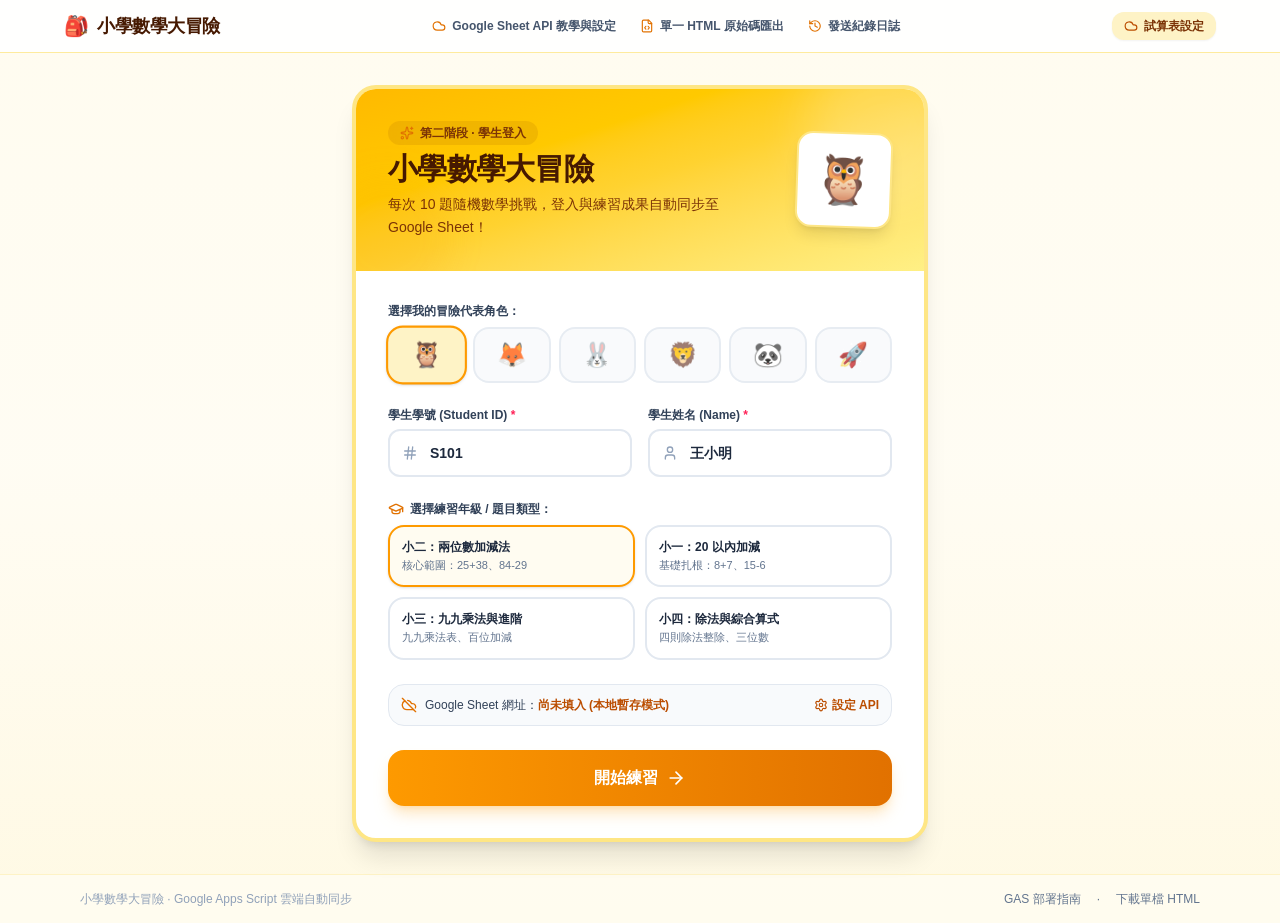
==== docs/index.html @ 1937377c "feat: initialize project structure and setup CI/CD - Set up GitHub Pages deployment via GitHub Actio" ====
<!doctype html>
<html lang="zh-Hant">
  <head>
    <meta charset="UTF-8" />
    <meta name="viewport" content="width=device-width, initial-scale=1.0" />
    <title>小學數學大冒險 - Google Sheet 連動練習軟體</title>
    <meta name="description" content="專為國小學童設計的趣味數學練習軟體，具備自動出題、即時回饋、成績結算與 Google Sheets (GAS) 雲端紀錄自動串接功能。" />
    <meta property="og:title" content="小學數學大冒險 - Google Sheet 連動練習軟體" />
    <meta property="og:description" content="專為國小學童設計的趣味數學練習軟體，具備自動出題、即時回饋、成績結算與 Google Sheets (GAS) 雲端紀錄自動串接功能。" />
    <meta property="og:type" content="website" />
    <meta name="twitter:card" content="summary_large_image" />
    <link rel="preconnect" href="https://fonts.googleapis.com">
    <link rel="preconnect" href="https://fonts.gstatic.com" crossorigin>
    <link href="https://fonts.googleapis.com/css2?family=Plus+Jakarta+Sans:wght@500;600;700;800&family=Zen+Maru+Gothic:wght@500;700;900&display=swap" rel="stylesheet">
    <script type="module" crossorigin src="./assets/index-CRjy-R1x.js"></script>
    <link rel="stylesheet" crossorigin href="./assets/index-DRoU585r.css">
  </head>
  <body class="bg-amber-50/40 text-slate-800 antialiased selection:bg-amber-200">
    <div id="root">
      <div style="min-height: 100vh; display: flex; flex-direction: column; align-items: center; justify-content: center; font-family: -apple-system, BlinkMacSystemFont, 'Segoe UI', Roboto, sans-serif; padding: 24px; text-align: center; background-color: #fffbeb; color: #78350f;">
        <div style="font-size: 56px; margin-bottom: 16px;">🎒</div>
        <h2 style="font-size: 22px; font-weight: 800; margin-bottom: 8px; color: #92400e;">小學數學大冒險載入中...</h2>
        <p style="font-size: 14px; color: #b45309; max-width: 460px; line-height: 1.6;">
          若頁面持續停留在此處，請確認 GitHub 倉庫設定：<br />
          <strong>Settings ➔ Pages ➔ Build and deployment ➔ Source</strong> 請選擇 <strong>「GitHub Actions」</strong>。
        </p>
      </div>
    </div>
  </body>
</html>
---- docs/assets/index-DRoU585r.css ----
/*! tailwindcss v4.3.3 | MIT License | https://tailwindcss.com */
@layer properties{@supports (((-webkit-hyphens:none)) and (not (margin-trim:inline))) or ((-moz-orient:inline) and (not (color:rgb(from red r g b)))){*,:before,:after,::backdrop{--tw-scale-x:1;--tw-scale-y:1;--tw-scale-z:1;--tw-rotate-x:initial;--tw-rotate-y:initial;--tw-rotate-z:initial;--tw-skew-x:initial;--tw-skew-y:initial;--tw-space-y-reverse:0;--tw-border-style:solid;--tw-gradient-position:initial;--tw-gradient-from:#0000;--tw-gradient-via:#0000;--tw-gradient-to:#0000;--tw-gradient-stops:initial;--tw-gradient-via-stops:initial;--tw-gradient-from-position:0%;--tw-gradient-via-position:50%;--tw-gradient-to-position:100%;--tw-leading:initial;--tw-font-weight:initial;--tw-tracking:initial;--tw-ordinal:initial;--tw-slashed-zero:initial;--tw-numeric-figure:initial;--tw-numeric-spacing:initial;--tw-numeric-fraction:initial;--tw-shadow:0 0 #0000;--tw-shadow-color:initial;--tw-shadow-alpha:100%;--tw-inset-shadow:0 0 #0000;--tw-inset-shadow-color:initial;--tw-inset-shadow-alpha:100%;--tw-ring-color:initial;--tw-ring-shadow:0 0 #0000;--tw-inset-ring-color:initial;--tw-inset-ring-shadow:0 0 #0000;--tw-ring-inset:initial;--tw-ring-offset-width:0px;--tw-ring-offset-color:#fff;--tw-ring-offset-shadow:0 0 #0000;--tw-outline-style:solid;--tw-blur:initial;--tw-brightness:initial;--tw-contrast:initial;--tw-grayscale:initial;--tw-hue-rotate:initial;--tw-invert:initial;--tw-opacity:initial;--tw-saturate:initial;--tw-sepia:initial;--tw-drop-shadow:initial;--tw-drop-shadow-color:initial;--tw-drop-shadow-alpha:100%;--tw-drop-shadow-size:initial;--tw-backdrop-blur:initial;--tw-backdrop-brightness:initial;--tw-backdrop-contrast:initial;--tw-backdrop-grayscale:initial;--tw-backdrop-hue-rotate:initial;--tw-backdrop-invert:initial;--tw-backdrop-opacity:initial;--tw-backdrop-saturate:initial;--tw-backdrop-sepia:initial;--tw-duration:initial;--tw-translate-x:0;--tw-translate-y:0;--tw-translate-z:0}}}@layer theme{:root,:host{--font-sans:-apple-system, BlinkMacSystemFont, "Segoe UI", Roboto, "Helvetica Neue", "Noto Sans", Arial, sans-serif, "Apple Color Emoji", "Segoe UI Emoji", "Segoe UI Symbol", "Noto Color Emoji";--font-mono:ui-monospace, SFMono-Regular, Menlo, Monaco, Consolas, "Liberation Mono", "Courier New", monospace;--color-amber-50:oklch(98.7% .022 95.277);--color-amber-100:oklch(96.2% .059 95.617);--color-amber-200:oklch(92.4% .12 95.746);--color-amber-300:oklch(87.9% .169 91.605);--color-amber-400:oklch(82.8% .189 84.429);--color-amber-500:oklch(76.9% .188 70.08);--color-amber-600:oklch(66.6% .179 58.318);--color-amber-700:oklch(55.5% .163 48.998);--color-amber-800:oklch(47.3% .137 46.201);--color-amber-900:oklch(41.4% .112 45.904);--color-amber-950:oklch(27.9% .077 45.635);--color-yellow-200:oklch(94.5% .129 101.54);--color-yellow-500:oklch(79.5% .184 86.047);--color-emerald-50:oklch(97.9% .021 166.113);--color-emerald-200:oklch(90.5% .093 164.15);--color-emerald-300:oklch(84.5% .143 164.978);--color-emerald-500:oklch(69.6% .17 162.48);--color-emerald-600:oklch(59.6% .145 163.225);--color-emerald-700:oklch(50.8% .118 165.612);--color-emerald-800:oklch(43.2% .095 166.913);--color-emerald-900:oklch(37.8% .077 168.94);--color-blue-50:oklch(97% .014 254.604);--color-blue-200:oklch(88.2% .059 254.128);--color-blue-600:oklch(54.6% .245 262.881);--color-blue-900:oklch(37.9% .146 265.522);--color-rose-50:oklch(96.9% .015 12.422);--color-rose-200:oklch(89.2% .058 10.001);--color-rose-300:oklch(81% .117 11.638);--color-rose-400:oklch(71.2% .194 13.428);--color-rose-500:oklch(64.5% .246 16.439);--color-rose-600:oklch(58.6% .253 17.585);--color-rose-700:oklch(51.4% .222 16.935);--color-rose-800:oklch(45.5% .188 13.697);--color-rose-900:oklch(41% .159 10.272);--color-slate-50:oklch(98.4% .003 247.858);--color-slate-100:oklch(96.8% .007 247.896);--color-slate-200:oklch(92.9% .013 255.508);--color-slate-300:oklch(86.9% .022 252.894);--color-slate-400:oklch(70.4% .04 256.788);--color-slate-500:oklch(55.4% .046 257.417);--color-slate-600:oklch(44.6% .043 257.281);--color-slate-700:oklch(37.2% .044 257.287);--color-slate-800:oklch(27.9% .041 260.031);--color-slate-900:oklch(20.8% .042 265.755);--color-black:#000;--color-white:#fff;--spacing:.25rem;--container-xs:20rem;--container-md:28rem;--container-xl:36rem;--container-2xl:42rem;--container-3xl:48rem;--container-6xl:72rem;--text-xs:.75rem;--text-xs--line-height:calc(1 / .75);--text-sm:.875rem;--text-sm--line-height:calc(1.25 / .875);--text-base:1rem;--text-base--line-height:calc(1.5 / 1);--text-lg:1.125rem;--text-lg--line-height:calc(1.75 / 1.125);--text-xl:1.25rem;--text-xl--line-height:calc(1.75 / 1.25);--text-2xl:1.5rem;--text-2xl--line-height:calc(2 / 1.5);--text-3xl:1.875rem;--text-3xl--line-height:calc(2.25 / 1.875);--text-4xl:2.25rem;--text-4xl--line-height:calc(2.5 / 2.25);--text-5xl:3rem;--text-5xl--line-height:1;--text-6xl:3.75rem;--text-6xl--line-height:1;--text-7xl:4.5rem;--text-7xl--line-height:1;--font-weight-medium:500;--font-weight-semibold:600;--font-weight-bold:700;--font-weight-extrabold:800;--font-weight-black:900;--tracking-tight:-.025em;--tracking-wider:.05em;--tracking-widest:.1em;--leading-relaxed:1.625;--radius-md:.375rem;--radius-lg:.5rem;--radius-xl:.75rem;--radius-2xl:1rem;--radius-3xl:1.5rem;--animate-spin:spin 1s linear infinite;--animate-pulse:pulse 2s cubic-bezier(.4, 0, .6, 1) infinite;--blur-sm:8px;--blur-md:12px;--blur-lg:16px;--blur-xl:24px;--default-transition-duration:.15s;--default-transition-timing-function:cubic-bezier(.4, 0, .2, 1);--default-font-family:var(--font-sans);--default-mono-font-family:var(--font-mono)}}@layer base{*,:after,:before,::backdrop{box-sizing:border-box;border:0 solid;margin:0;padding:0}::file-selector-button{box-sizing:border-box;border:0 solid;margin:0;padding:0}html,:host{-webkit-text-size-adjust:100%;tab-size:4;line-height:1.5;font-family:var(--default-font-family,-apple-system, BlinkMacSystemFont, "Segoe UI", Roboto, "Helvetica Neue", "Noto Sans", Arial, sans-serif, "Apple Color Emoji", "Segoe UI Emoji", "Segoe UI Symbol", "Noto Color Emoji");font-feature-settings:var(--default-font-feature-settings,normal);font-variation-settings:var(--default-font-variation-settings,normal);-webkit-tap-highlight-color:transparent}hr{height:0;color:inherit;border-top-width:1px}abbr:where([title]){-webkit-text-decoration:underline dotted;text-decoration:underline dotted}h1,h2,h3,h4,h5,h6{font-size:inherit;font-weight:inherit}a{color:inherit;-webkit-text-decoration:inherit;-webkit-text-decoration:inherit;-webkit-text-decoration:inherit;-webkit-text-decoration:inherit;text-decoration:inherit}b,strong{font-weight:bolder}code,kbd,samp,pre{font-family:var(--default-mono-font-family,ui-monospace, SFMono-Regular, Menlo, Monaco, Consolas, "Liberation Mono", "Courier New", monospace);font-feature-settings:var(--default-mono-font-feature-settings,normal);font-variation-settings:var(--default-mono-font-variation-settings,normal);font-size:1em}small{font-size:80%}sub,sup{vertical-align:baseline;font-size:75%;line-height:0;position:relative}sub{bottom:-.25em}sup{top:-.5em}table{text-indent:0;border-color:inherit;border-collapse:collapse}:-moz-focusring:where(:not(iframe)){outline:auto}progress{vertical-align:baseline}summary{display:list-item}ol,ul,menu{list-style:none}img,svg,video,canvas,audio,iframe,embed,object{vertical-align:middle;display:block}img,video{max-width:100%;height:auto}button,input,select,optgroup,textarea{font:inherit;font-feature-settings:inherit;font-variation-settings:inherit;letter-spacing:inherit;color:inherit;opacity:1;background-color:#0000;border-radius:0}::file-selector-button{font:inherit;font-feature-settings:inherit;font-variation-settings:inherit;letter-spacing:inherit;color:inherit;opacity:1;background-color:#0000;border-radius:0}:where(select:is([multiple],[size])) optgroup{font-weight:bolder}:where(select:is([multiple],[size])) optgroup option{padding-inline-start:20px}::file-selector-button{margin-inline-end:4px}::placeholder{opacity:1}@supports (not ((-webkit-appearance:-apple-pay-button))) or (contain-intrinsic-size:1px){::placeholder{color:currentColor}@supports (color:color-mix(in lab, red, red)){::placeholder{color:color-mix(in oklab, currentcolor 50%, transparent)}}}textarea{resize:vertical}::-webkit-search-decoration{-webkit-appearance:none}::-webkit-date-and-time-value{min-height:1lh;text-align:inherit}::-webkit-datetime-edit{display:inline-flex}::-webkit-datetime-edit-fields-wrapper{padding:0}::-webkit-datetime-edit{padding-block:0}::-webkit-datetime-edit-year-field{padding-block:0}::-webkit-datetime-edit-month-field{padding-block:0}::-webkit-datetime-edit-day-field{padding-block:0}::-webkit-datetime-edit-hour-field{padding-block:0}::-webkit-datetime-edit-minute-field{padding-block:0}::-webkit-datetime-edit-second-field{padding-block:0}::-webkit-datetime-edit-millisecond-field{padding-block:0}::-webkit-datetime-edit-meridiem-field{padding-block:0}::-webkit-calendar-picker-indicator{line-height:1}:-moz-ui-invalid{box-shadow:none}button,input:where([type=button],[type=reset],[type=submit]){appearance:button}::file-selector-button{appearance:button}::-webkit-inner-spin-button{height:auto}::-webkit-outer-spin-button{height:auto}[hidden]:where(:not([hidden=until-found])){display:none!important}}@layer components;@layer utilities{.pointer-events-none{pointer-events:none}.absolute{position:absolute}.fixed{position:fixed}.relative{position:relative}.sticky{position:sticky}.inset-0{inset:0}.inset-y-0{inset-block:0}.-top-10{top:calc(var(--spacing) * -10)}.top-0{top:0}.top-2{top:calc(var(--spacing) * 2)}.-right-10{right:calc(var(--spacing) * -10)}.right-3{right:calc(var(--spacing) * 3)}.-bottom-8{bottom:calc(var(--spacing) * -8)}.-left-8{left:calc(var(--spacing) * -8)}.left-0{left:0}.z-10{z-index:10}.z-40{z-index:40}.z-50{z-index:50}.mx-auto{margin-inline:auto}.my-2{margin-block:calc(var(--spacing) * 2)}.mt-0\.5{margin-top:calc(var(--spacing) * .5)}.mt-1{margin-top:var(--spacing)}.mt-3{margin-top:calc(var(--spacing) * 3)}.mt-4{margin-top:calc(var(--spacing) * 4)}.mb-1{margin-bottom:var(--spacing)}.mb-1\.5{margin-bottom:calc(var(--spacing) * 1.5)}.mb-2{margin-bottom:calc(var(--spacing) * 2)}.block{display:block}.contents{display:contents}.flex{display:flex}.grid{display:grid}.hidden{display:none}.inline-block{display:inline-block}.inline-flex{display:inline-flex}.h-2\.5{height:calc(var(--spacing) * 2.5)}.h-3{height:calc(var(--spacing) * 3)}.h-3\.5{height:calc(var(--spacing) * 3.5)}.h-4{height:calc(var(--spacing) * 4)}.h-5{height:calc(var(--spacing) * 5)}.h-6{height:calc(var(--spacing) * 6)}.h-10{height:calc(var(--spacing) * 10)}.h-12{height:calc(var(--spacing) * 12)}.h-14{height:calc(var(--spacing) * 14)}.h-20{height:calc(var(--spacing) * 20)}.h-32{height:calc(var(--spacing) * 32)}.h-40{height:calc(var(--spacing) * 40)}.h-full{height:100%}.max-h-40{max-height:calc(var(--spacing) * 40)}.max-h-\[55vh\]{max-height:55vh}.max-h-\[85vh\]{max-height:85vh}.max-h-\[90vh\]{max-height:90vh}.min-h-screen{min-height:100vh}.w-3{width:calc(var(--spacing) * 3)}.w-3\.5{width:calc(var(--spacing) * 3.5)}.w-4{width:calc(var(--spacing) * 4)}.w-5{width:calc(var(--spacing) * 5)}.w-6{width:calc(var(--spacing) * 6)}.w-10{width:calc(var(--spacing) * 10)}.w-12{width:calc(var(--spacing) * 12)}.w-14{width:calc(var(--spacing) * 14)}.w-20{width:calc(var(--spacing) * 20)}.w-32{width:calc(var(--spacing) * 32)}.w-40{width:calc(var(--spacing) * 40)}.w-full{width:100%}.max-w-2xl{max-width:var(--container-2xl)}.max-w-3xl{max-width:var(--container-3xl)}.max-w-6xl{max-width:var(--container-6xl)}.max-w-\[260px\]{max-width:260px}.max-w-\[340px\]{max-width:340px}.max-w-md{max-width:var(--container-md)}.max-w-xl{max-width:var(--container-xl)}.max-w-xs{max-width:var(--container-xs)}.flex-1{flex:1}.shrink-0{flex-shrink:0}.scale-105{--tw-scale-x:105%;--tw-scale-y:105%;--tw-scale-z:105%;scale:var(--tw-scale-x) var(--tw-scale-y)}.rotate-2{rotate:2deg}.transform{transform:var(--tw-rotate-x,) var(--tw-rotate-y,) var(--tw-rotate-z,) var(--tw-skew-x,) var(--tw-skew-y,)}.animate-pulse{animation:var(--animate-pulse)}.animate-spin{animation:var(--animate-spin)}.cursor-pointer{cursor:pointer}.list-inside{list-style-position:inside}.list-decimal{list-style-type:decimal}.grid-cols-1{grid-template-columns:repeat(1,minmax(0,1fr))}.grid-cols-2{grid-template-columns:repeat(2,minmax(0,1fr))}.grid-cols-3{grid-template-columns:repeat(3,minmax(0,1fr))}.grid-cols-6{grid-template-columns:repeat(6,minmax(0,1fr))}.flex-col{flex-direction:column}.items-baseline{align-items:baseline}.items-center{align-items:center}.items-start{align-items:flex-start}.justify-between{justify-content:space-between}.justify-center{justify-content:center}.justify-end{justify-content:flex-end}.gap-0\.5{gap:calc(var(--spacing) * .5)}.gap-1{gap:var(--spacing)}.gap-1\.5{gap:calc(var(--spacing) * 1.5)}.gap-2{gap:calc(var(--spacing) * 2)}.gap-2\.5{gap:calc(var(--spacing) * 2.5)}.gap-3{gap:calc(var(--spacing) * 3)}.gap-4{gap:calc(var(--spacing) * 4)}.gap-6{gap:calc(var(--spacing) * 6)}:where(.space-y-1>:not(:last-child)){--tw-space-y-reverse:0;margin-block-start:calc(var(--spacing) * var(--tw-space-y-reverse));margin-block-end:calc(var(--spacing) * calc(1 - var(--tw-space-y-reverse)))}:where(.space-y-1\.5>:not(:last-child)){--tw-space-y-reverse:0;margin-block-start:calc(calc(var(--spacing) * 1.5) * var(--tw-space-y-reverse));margin-block-end:calc(calc(var(--spacing) * 1.5) * calc(1 - var(--tw-space-y-reverse)))}:where(.space-y-2>:not(:last-child)){--tw-space-y-reverse:0;margin-block-start:calc(calc(var(--spacing) * 2) * var(--tw-space-y-reverse));margin-block-end:calc(calc(var(--spacing) * 2) * calc(1 - var(--tw-space-y-reverse)))}:where(.space-y-2\.5>:not(:last-child)){--tw-space-y-reverse:0;margin-block-start:calc(calc(var(--spacing) * 2.5) * var(--tw-space-y-reverse));margin-block-end:calc(calc(var(--spacing) * 2.5) * calc(1 - var(--tw-space-y-reverse)))}:where(.space-y-3>:not(:last-child)){--tw-space-y-reverse:0;margin-block-start:calc(calc(var(--spacing) * 3) * var(--tw-space-y-reverse));margin-block-end:calc(calc(var(--spacing) * 3) * calc(1 - var(--tw-space-y-reverse)))}:where(.space-y-4>:not(:last-child)){--tw-space-y-reverse:0;margin-block-start:calc(calc(var(--spacing) * 4) * var(--tw-space-y-reverse));margin-block-end:calc(calc(var(--spacing) * 4) * calc(1 - var(--tw-space-y-reverse)))}:where(.space-y-6>:not(:last-child)){--tw-space-y-reverse:0;margin-block-start:calc(calc(var(--spacing) * 6) * var(--tw-space-y-reverse));margin-block-end:calc(calc(var(--spacing) * 6) * calc(1 - var(--tw-space-y-reverse)))}.truncate{text-overflow:ellipsis;white-space:nowrap;overflow:hidden}.overflow-hidden{overflow:hidden}.overflow-x-auto{overflow-x:auto}.overflow-y-auto{overflow-y:auto}.rounded-2xl{border-radius:var(--radius-2xl)}.rounded-3xl{border-radius:var(--radius-3xl)}.rounded-full{border-radius:2147483647px}.rounded-lg{border-radius:var(--radius-lg)}.rounded-md{border-radius:var(--radius-md)}.rounded-xl{border-radius:var(--radius-xl)}.border{border-style:var(--tw-border-style);border-width:1px}.border-2{border-style:var(--tw-border-style);border-width:2px}.border-3{border-style:var(--tw-border-style);border-width:3px}.border-4{border-style:var(--tw-border-style);border-width:4px}.border-y{border-block-style:var(--tw-border-style);border-block-width:1px}.border-t{border-top-style:var(--tw-border-style);border-top-width:1px}.border-b{border-bottom-style:var(--tw-border-style);border-bottom-width:1px}.border-dashed{--tw-border-style:dashed;border-style:dashed}.border-amber-100{border-color:var(--color-amber-100)}.border-amber-200{border-color:var(--color-amber-200)}.border-amber-200\/80{border-color:#fee685cc}@supports (color:color-mix(in lab, red, red)){.border-amber-200\/80{border-color:color-mix(in oklab, var(--color-amber-200) 80%, transparent)}}.border-amber-300{border-color:var(--color-amber-300)}.border-amber-300\/60{border-color:#ffd23699}@supports (color:color-mix(in lab, red, red)){.border-amber-300\/60{border-color:color-mix(in oklab, var(--color-amber-300) 60%, transparent)}}.border-amber-500{border-color:var(--color-amber-500)}.border-blue-200{border-color:var(--color-blue-200)}.border-blue-600{border-color:var(--color-blue-600)}.border-emerald-200{border-color:var(--color-emerald-200)}.border-emerald-300{border-color:var(--color-emerald-300)}.border-emerald-500{border-color:var(--color-emerald-500)}.border-rose-200{border-color:var(--color-rose-200)}.border-rose-300{border-color:var(--color-rose-300)}.border-rose-400{border-color:var(--color-rose-400)}.border-slate-100{border-color:var(--color-slate-100)}.border-slate-200{border-color:var(--color-slate-200)}.border-slate-300{border-color:var(--color-slate-300)}.border-slate-700{border-color:var(--color-slate-700)}.border-t-amber-500{border-top-color:var(--color-amber-500)}.border-t-transparent{border-top-color:#0000}.bg-amber-50{background-color:var(--color-amber-50)}.bg-amber-50\/40{background-color:#fffbeb66}@supports (color:color-mix(in lab, red, red)){.bg-amber-50\/40{background-color:color-mix(in oklab, var(--color-amber-50) 40%, transparent)}}.bg-amber-50\/70{background-color:#fffbebb3}@supports (color:color-mix(in lab, red, red)){.bg-amber-50\/70{background-color:color-mix(in oklab, var(--color-amber-50) 70%, transparent)}}.bg-amber-50\/80{background-color:#fffbebcc}@supports (color:color-mix(in lab, red, red)){.bg-amber-50\/80{background-color:color-mix(in oklab, var(--color-amber-50) 80%, transparent)}}.bg-amber-100{background-color:var(--color-amber-100)}.bg-amber-100\/60{background-color:#fef3c699}@supports (color:color-mix(in lab, red, red)){.bg-amber-100\/60{background-color:color-mix(in oklab, var(--color-amber-100) 60%, transparent)}}.bg-amber-100\/80{background-color:#fef3c6cc}@supports (color:color-mix(in lab, red, red)){.bg-amber-100\/80{background-color:color-mix(in oklab, var(--color-amber-100) 80%, transparent)}}.bg-amber-500{background-color:var(--color-amber-500)}.bg-amber-500\/10{background-color:#f99c001a}@supports (color:color-mix(in lab, red, red)){.bg-amber-500\/10{background-color:color-mix(in oklab, var(--color-amber-500) 10%, transparent)}}.bg-amber-600{background-color:var(--color-amber-600)}.bg-amber-900\/10{background-color:#7b33061a}@supports (color:color-mix(in lab, red, red)){.bg-amber-900\/10{background-color:color-mix(in oklab, var(--color-amber-900) 10%, transparent)}}.bg-black\/10{background-color:#0000001a}@supports (color:color-mix(in lab, red, red)){.bg-black\/10{background-color:color-mix(in oklab, var(--color-black) 10%, transparent)}}.bg-blue-50{background-color:var(--color-blue-50)}.bg-emerald-50{background-color:var(--color-emerald-50)}.bg-emerald-50\/50{background-color:#ecfdf580}@supports (color:color-mix(in lab, red, red)){.bg-emerald-50\/50{background-color:color-mix(in oklab, var(--color-emerald-50) 50%, transparent)}}.bg-emerald-600{background-color:var(--color-emerald-600)}.bg-rose-50{background-color:var(--color-rose-50)}.bg-rose-50\/50{background-color:#fff1f280}@supports (color:color-mix(in lab, red, red)){.bg-rose-50\/50{background-color:color-mix(in oklab, var(--color-rose-50) 50%, transparent)}}.bg-slate-50{background-color:var(--color-slate-50)}.bg-slate-100{background-color:var(--color-slate-100)}.bg-slate-200{background-color:var(--color-slate-200)}.bg-slate-800{background-color:var(--color-slate-800)}.bg-slate-900{background-color:var(--color-slate-900)}.bg-slate-900\/60{background-color:#0f172b99}@supports (color:color-mix(in lab, red, red)){.bg-slate-900\/60{background-color:color-mix(in oklab, var(--color-slate-900) 60%, transparent)}}.bg-white{background-color:var(--color-white)}.bg-white\/20{background-color:#fff3}@supports (color:color-mix(in lab, red, red)){.bg-white\/20{background-color:color-mix(in oklab, var(--color-white) 20%, transparent)}}.bg-white\/30{background-color:#ffffff4d}@supports (color:color-mix(in lab, red, red)){.bg-white\/30{background-color:color-mix(in oklab, var(--color-white) 30%, transparent)}}.bg-white\/40{background-color:#fff6}@supports (color:color-mix(in lab, red, red)){.bg-white\/40{background-color:color-mix(in oklab, var(--color-white) 40%, transparent)}}.bg-white\/90{background-color:#ffffffe6}@supports (color:color-mix(in lab, red, red)){.bg-white\/90{background-color:color-mix(in oklab, var(--color-white) 90%, transparent)}}.bg-gradient-to-b{--tw-gradient-position:to bottom in oklab;background-image:linear-gradient(var(--tw-gradient-stops))}.bg-gradient-to-br{--tw-gradient-position:to bottom right in oklab;background-image:linear-gradient(var(--tw-gradient-stops))}.bg-gradient-to-r{--tw-gradient-position:to right in oklab;background-image:linear-gradient(var(--tw-gradient-stops))}.from-amber-50\/60{--tw-gradient-from:#fffbeb99}@supports (color:color-mix(in lab, red, red)){.from-amber-50\/60{--tw-gradient-from:color-mix(in oklab, var(--color-amber-50) 60%, transparent)}}.from-amber-50\/60{--tw-gradient-stops:var(--tw-gradient-via-stops,var(--tw-gradient-position), var(--tw-gradient-from) var(--tw-gradient-from-position), var(--tw-gradient-to) var(--tw-gradient-to-position))}.from-amber-400{--tw-gradient-from:var(--color-amber-400);--tw-gradient-stops:var(--tw-gradient-via-stops,var(--tw-gradient-position), var(--tw-gradient-from) var(--tw-gradient-from-position), var(--tw-gradient-to) var(--tw-gradient-to-position))}.from-amber-500{--tw-gradient-from:var(--color-amber-500);--tw-gradient-stops:var(--tw-gradient-via-stops,var(--tw-gradient-position), var(--tw-gradient-from) var(--tw-gradient-from-position), var(--tw-gradient-to) var(--tw-gradient-to-position))}.from-amber-600{--tw-gradient-from:var(--color-amber-600);--tw-gradient-stops:var(--tw-gradient-via-stops,var(--tw-gradient-position), var(--tw-gradient-from) var(--tw-gradient-from-position), var(--tw-gradient-to) var(--tw-gradient-to-position))}.from-rose-400{--tw-gradient-from:var(--color-rose-400);--tw-gradient-stops:var(--tw-gradient-via-stops,var(--tw-gradient-position), var(--tw-gradient-from) var(--tw-gradient-from-position), var(--tw-gradient-to) var(--tw-gradient-to-position))}.from-slate-200{--tw-gradient-from:var(--color-slate-200);--tw-gradient-stops:var(--tw-gradient-via-stops,var(--tw-gradient-position), var(--tw-gradient-from) var(--tw-gradient-from-position), var(--tw-gradient-to) var(--tw-gradient-to-position))}.via-amber-50\/30{--tw-gradient-via:#fffbeb4d}@supports (color:color-mix(in lab, red, red)){.via-amber-50\/30{--tw-gradient-via:color-mix(in oklab, var(--color-amber-50) 30%, transparent)}}.via-amber-50\/30{--tw-gradient-via-stops:var(--tw-gradient-position), var(--tw-gradient-from) var(--tw-gradient-from-position), var(--tw-gradient-via) var(--tw-gradient-via-position), var(--tw-gradient-to) var(--tw-gradient-to-position);--tw-gradient-stops:var(--tw-gradient-via-stops)}.via-amber-300{--tw-gradient-via:var(--color-amber-300);--tw-gradient-via-stops:var(--tw-gradient-position), var(--tw-gradient-from) var(--tw-gradient-from-position), var(--tw-gradient-via) var(--tw-gradient-via-position), var(--tw-gradient-to) var(--tw-gradient-to-position);--tw-gradient-stops:var(--tw-gradient-via-stops)}.to-amber-100\/40{--tw-gradient-to:#fef3c666}@supports (color:color-mix(in lab, red, red)){.to-amber-100\/40{--tw-gradient-to:color-mix(in oklab, var(--color-amber-100) 40%, transparent)}}.to-amber-100\/40{--tw-gradient-stops:var(--tw-gradient-via-stops,var(--tw-gradient-position), var(--tw-gradient-from) var(--tw-gradient-from-position), var(--tw-gradient-to) var(--tw-gradient-to-position))}.to-amber-400{--tw-gradient-to:var(--color-amber-400);--tw-gradient-stops:var(--tw-gradient-via-stops,var(--tw-gradient-position), var(--tw-gradient-from) var(--tw-gradient-from-position), var(--tw-gradient-to) var(--tw-gradient-to-position))}.to-amber-500{--tw-gradient-to:var(--color-amber-500);--tw-gradient-stops:var(--tw-gradient-via-stops,var(--tw-gradient-position), var(--tw-gradient-from) var(--tw-gradient-from-position), var(--tw-gradient-to) var(--tw-gradient-to-position))}.to-amber-600{--tw-gradient-to:var(--color-amber-600);--tw-gradient-stops:var(--tw-gradient-via-stops,var(--tw-gradient-position), var(--tw-gradient-from) var(--tw-gradient-from-position), var(--tw-gradient-to) var(--tw-gradient-to-position))}.to-amber-700{--tw-gradient-to:var(--color-amber-700);--tw-gradient-stops:var(--tw-gradient-via-stops,var(--tw-gradient-position), var(--tw-gradient-from) var(--tw-gradient-from-position), var(--tw-gradient-to) var(--tw-gradient-to-position))}.to-slate-400{--tw-gradient-to:var(--color-slate-400);--tw-gradient-stops:var(--tw-gradient-via-stops,var(--tw-gradient-position), var(--tw-gradient-from) var(--tw-gradient-from-position), var(--tw-gradient-to) var(--tw-gradient-to-position))}.to-yellow-200{--tw-gradient-to:var(--color-yellow-200);--tw-gradient-stops:var(--tw-gradient-via-stops,var(--tw-gradient-position), var(--tw-gradient-from) var(--tw-gradient-from-position), var(--tw-gradient-to) var(--tw-gradient-to-position))}.to-yellow-500{--tw-gradient-to:var(--color-yellow-500);--tw-gradient-stops:var(--tw-gradient-via-stops,var(--tw-gradient-position), var(--tw-gradient-from) var(--tw-gradient-from-position), var(--tw-gradient-to) var(--tw-gradient-to-position))}.stroke-\[1\.5\]{stroke-width:1.5px}.p-1{padding:var(--spacing)}.p-1\.5{padding:calc(var(--spacing) * 1.5)}.p-2{padding:calc(var(--spacing) * 2)}.p-2\.5{padding:calc(var(--spacing) * 2.5)}.p-3{padding:calc(var(--spacing) * 3)}.p-3\.5{padding:calc(var(--spacing) * 3.5)}.p-4{padding:calc(var(--spacing) * 4)}.p-5{padding:calc(var(--spacing) * 5)}.p-6{padding:calc(var(--spacing) * 6)}.p-8{padding:calc(var(--spacing) * 8)}.px-2{padding-inline:calc(var(--spacing) * 2)}.px-2\.5{padding-inline:calc(var(--spacing) * 2.5)}.px-3{padding-inline:calc(var(--spacing) * 3)}.px-4{padding-inline:calc(var(--spacing) * 4)}.px-5{padding-inline:calc(var(--spacing) * 5)}.px-6{padding-inline:calc(var(--spacing) * 6)}.py-0\.5{padding-block:calc(var(--spacing) * .5)}.py-1{padding-block:var(--spacing)}.py-1\.5{padding-block:calc(var(--spacing) * 1.5)}.py-2{padding-block:calc(var(--spacing) * 2)}.py-2\.5{padding-block:calc(var(--spacing) * 2.5)}.py-3{padding-block:calc(var(--spacing) * 3)}.py-3\.5{padding-block:calc(var(--spacing) * 3.5)}.py-4{padding-block:calc(var(--spacing) * 4)}.py-12{padding-block:calc(var(--spacing) * 12)}.pt-2{padding-top:calc(var(--spacing) * 2)}.pt-3{padding-top:calc(var(--spacing) * 3)}.pr-3\.5{padding-right:calc(var(--spacing) * 3.5)}.pl-3\.5{padding-left:calc(var(--spacing) * 3.5)}.pl-10{padding-left:calc(var(--spacing) * 10)}.text-center{text-align:center}.text-left{text-align:left}.text-right{text-align:right}.font-mono{font-family:var(--font-mono)}.font-sans{font-family:var(--font-sans)}.text-2xl{font-size:var(--text-2xl);line-height:var(--tw-leading,var(--text-2xl--line-height))}.text-3xl{font-size:var(--text-3xl);line-height:var(--tw-leading,var(--text-3xl--line-height))}.text-4xl{font-size:var(--text-4xl);line-height:var(--tw-leading,var(--text-4xl--line-height))}.text-6xl{font-size:var(--text-6xl);line-height:var(--tw-leading,var(--text-6xl--line-height))}.text-base{font-size:var(--text-base);line-height:var(--tw-leading,var(--text-base--line-height))}.text-lg{font-size:var(--text-lg);line-height:var(--tw-leading,var(--text-lg--line-height))}.text-sm{font-size:var(--text-sm);line-height:var(--tw-leading,var(--text-sm--line-height))}.text-xl{font-size:var(--text-xl);line-height:var(--tw-leading,var(--text-xl--line-height))}.text-xs{font-size:var(--text-xs);line-height:var(--tw-leading,var(--text-xs--line-height))}.text-\[10px\]{font-size:10px}.text-\[11px\]{font-size:11px}.leading-relaxed{--tw-leading:var(--leading-relaxed);line-height:var(--leading-relaxed)}.font-black{--tw-font-weight:var(--font-weight-black);font-weight:var(--font-weight-black)}.font-bold{--tw-font-weight:var(--font-weight-bold);font-weight:var(--font-weight-bold)}.font-extrabold{--tw-font-weight:var(--font-weight-extrabold);font-weight:var(--font-weight-extrabold)}.font-medium{--tw-font-weight:var(--font-weight-medium);font-weight:var(--font-weight-medium)}.font-semibold{--tw-font-weight:var(--font-weight-semibold);font-weight:var(--font-weight-semibold)}.tracking-tight{--tw-tracking:var(--tracking-tight);letter-spacing:var(--tracking-tight)}.tracking-wider{--tw-tracking:var(--tracking-wider);letter-spacing:var(--tracking-wider)}.tracking-widest{--tw-tracking:var(--tracking-widest);letter-spacing:var(--tracking-widest)}.text-amber-300{color:var(--color-amber-300)}.text-amber-500{color:var(--color-amber-500)}.text-amber-600{color:var(--color-amber-600)}.text-amber-700{color:var(--color-amber-700)}.text-amber-800{color:var(--color-amber-800)}.text-amber-900{color:var(--color-amber-900)}.text-amber-900\/80{color:#7b3306cc}@supports (color:color-mix(in lab, red, red)){.text-amber-900\/80{color:color-mix(in oklab, var(--color-amber-900) 80%, transparent)}}.text-amber-950{color:var(--color-amber-950)}.text-blue-600{color:var(--color-blue-600)}.text-blue-900{color:var(--color-blue-900)}.text-emerald-600{color:var(--color-emerald-600)}.text-emerald-700{color:var(--color-emerald-700)}.text-emerald-800{color:var(--color-emerald-800)}.text-emerald-900{color:var(--color-emerald-900)}.text-rose-500{color:var(--color-rose-500)}.text-rose-600{color:var(--color-rose-600)}.text-rose-700{color:var(--color-rose-700)}.text-rose-800{color:var(--color-rose-800)}.text-rose-900{color:var(--color-rose-900)}.text-slate-100{color:var(--color-slate-100)}.text-slate-400{color:var(--color-slate-400)}.text-slate-500{color:var(--color-slate-500)}.text-slate-600{color:var(--color-slate-600)}.text-slate-700{color:var(--color-slate-700)}.text-slate-800{color:var(--color-slate-800)}.text-slate-900{color:var(--color-slate-900)}.text-white{color:var(--color-white)}.uppercase{text-transform:uppercase}.tabular-nums{--tw-numeric-spacing:tabular-nums;font-variant-numeric:var(--tw-ordinal,) var(--tw-slashed-zero,) var(--tw-numeric-figure,) var(--tw-numeric-spacing,) var(--tw-numeric-fraction,)}.antialiased{-webkit-font-smoothing:antialiased;-moz-osx-font-smoothing:grayscale}.opacity-40{opacity:.4}.opacity-50{opacity:.5}.opacity-80{opacity:.8}.opacity-90{opacity:.9}.shadow-2xl{--tw-shadow:0 25px 50px -12px var(--tw-shadow-color,#00000040);box-shadow:var(--tw-inset-shadow), var(--tw-inset-ring-shadow), var(--tw-ring-offset-shadow), var(--tw-ring-shadow), var(--tw-shadow)}.shadow-inner{--tw-shadow:inset 0 2px 4px 0 var(--tw-shadow-color,#0000000d);box-shadow:var(--tw-inset-shadow), var(--tw-inset-ring-shadow), var(--tw-ring-offset-shadow), var(--tw-ring-shadow), var(--tw-shadow)}.shadow-lg{--tw-shadow:0 10px 15px -3px var(--tw-shadow-color,#0000001a), 0 4px 6px -4px var(--tw-shadow-color,#0000001a);box-shadow:var(--tw-inset-shadow), var(--tw-inset-ring-shadow), var(--tw-ring-offset-shadow), var(--tw-ring-shadow), var(--tw-shadow)}.shadow-md{--tw-shadow:0 4px 6px -1px var(--tw-shadow-color,#0000001a), 0 2px 4px -2px var(--tw-shadow-color,#0000001a);box-shadow:var(--tw-inset-shadow), var(--tw-inset-ring-shadow), var(--tw-ring-offset-shadow), var(--tw-ring-shadow), var(--tw-shadow)}.shadow-sm{--tw-shadow:0 1px 3px 0 var(--tw-shadow-color,#0000001a), 0 1px 2px -1px var(--tw-shadow-color,#0000001a);box-shadow:var(--tw-inset-shadow), var(--tw-inset-ring-shadow), var(--tw-ring-offset-shadow), var(--tw-ring-shadow), var(--tw-shadow)}.shadow-xl{--tw-shadow:0 20px 25px -5px var(--tw-shadow-color,#0000001a), 0 8px 10px -6px var(--tw-shadow-color,#0000001a);box-shadow:var(--tw-inset-shadow), var(--tw-inset-ring-shadow), var(--tw-ring-offset-shadow), var(--tw-ring-shadow), var(--tw-shadow)}.shadow-xs{--tw-shadow:0 1px 2px 0 var(--tw-shadow-color,#0000000d);box-shadow:var(--tw-inset-shadow), var(--tw-inset-ring-shadow), var(--tw-ring-offset-shadow), var(--tw-ring-shadow), var(--tw-shadow)}.shadow-amber-500\/20{--tw-shadow-color:#f99c0033}@supports (color:color-mix(in lab, red, red)){.shadow-amber-500\/20{--tw-shadow-color:color-mix(in oklab, color-mix(in oklab, var(--color-amber-500) 20%, transparent) var(--tw-shadow-alpha), transparent)}}.shadow-amber-500\/25{--tw-shadow-color:#f99c0040}@supports (color:color-mix(in lab, red, red)){.shadow-amber-500\/25{--tw-shadow-color:color-mix(in oklab, color-mix(in oklab, var(--color-amber-500) 25%, transparent) var(--tw-shadow-alpha), transparent)}}.shadow-amber-600\/20{--tw-shadow-color:#dd740033}@supports (color:color-mix(in lab, red, red)){.shadow-amber-600\/20{--tw-shadow-color:color-mix(in oklab, color-mix(in oklab, var(--color-amber-600) 20%, transparent) var(--tw-shadow-alpha), transparent)}}.shadow-emerald-600\/20{--tw-shadow-color:#00976733}@supports (color:color-mix(in lab, red, red)){.shadow-emerald-600\/20{--tw-shadow-color:color-mix(in oklab, color-mix(in oklab, var(--color-emerald-600) 20%, transparent) var(--tw-shadow-alpha), transparent)}}.outline{outline-style:var(--tw-outline-style);outline-width:1px}.blur-lg{--tw-blur:blur(var(--blur-lg));filter:var(--tw-blur,) var(--tw-brightness,) var(--tw-contrast,) var(--tw-grayscale,) var(--tw-hue-rotate,) var(--tw-invert,) var(--tw-saturate,) var(--tw-sepia,) var(--tw-drop-shadow,)}.blur-xl{--tw-blur:blur(var(--blur-xl));filter:var(--tw-blur,) var(--tw-brightness,) var(--tw-contrast,) var(--tw-grayscale,) var(--tw-hue-rotate,) var(--tw-invert,) var(--tw-saturate,) var(--tw-sepia,) var(--tw-drop-shadow,)}.backdrop-blur-md{--tw-backdrop-blur:blur(var(--blur-md));-webkit-backdrop-filter:var(--tw-backdrop-blur,) var(--tw-backdrop-brightness,) var(--tw-backdrop-contrast,) var(--tw-backdrop-grayscale,) var(--tw-backdrop-hue-rotate,) var(--tw-backdrop-invert,) var(--tw-backdrop-opacity,) var(--tw-backdrop-saturate,) var(--tw-backdrop-sepia,);backdrop-filter:var(--tw-backdrop-blur,) var(--tw-backdrop-brightness,) var(--tw-backdrop-contrast,) var(--tw-backdrop-grayscale,) var(--tw-backdrop-hue-rotate,) var(--tw-backdrop-invert,) var(--tw-backdrop-opacity,) var(--tw-backdrop-saturate,) var(--tw-backdrop-sepia,)}.backdrop-blur-sm{--tw-backdrop-blur:blur(var(--blur-sm));-webkit-backdrop-filter:var(--tw-backdrop-blur,) var(--tw-backdrop-brightness,) var(--tw-backdrop-contrast,) var(--tw-backdrop-grayscale,) var(--tw-backdrop-hue-rotate,) var(--tw-backdrop-invert,) var(--tw-backdrop-opacity,) var(--tw-backdrop-saturate,) var(--tw-backdrop-sepia,);backdrop-filter:var(--tw-backdrop-blur,) var(--tw-backdrop-brightness,) var(--tw-backdrop-contrast,) var(--tw-backdrop-grayscale,) var(--tw-backdrop-hue-rotate,) var(--tw-backdrop-invert,) var(--tw-backdrop-opacity,) var(--tw-backdrop-saturate,) var(--tw-backdrop-sepia,)}.transition{transition-property:color,background-color,border-color,outline-color,text-decoration-color,fill,stroke,--tw-gradient-from,--tw-gradient-via,--tw-gradient-to,opacity,box-shadow,transform,translate,scale,rotate,filter,-webkit-backdrop-filter,backdrop-filter,display,content-visibility,overlay,pointer-events;transition-timing-function:var(--tw-ease,var(--default-transition-timing-function));transition-duration:var(--tw-duration,var(--default-transition-duration))}.transition-all{transition-property:all;transition-timing-function:var(--tw-ease,var(--default-transition-timing-function));transition-duration:var(--tw-duration,var(--default-transition-duration))}.transition-colors{transition-property:color,background-color,border-color,outline-color,text-decoration-color,fill,stroke,--tw-gradient-from,--tw-gradient-via,--tw-gradient-to;transition-timing-function:var(--tw-ease,var(--default-transition-timing-function));transition-duration:var(--tw-duration,var(--default-transition-duration))}.transition-transform{transition-property:transform,translate,scale,rotate;transition-timing-function:var(--tw-ease,var(--default-transition-timing-function));transition-duration:var(--tw-duration,var(--default-transition-duration))}.duration-150{--tw-duration:.15s;transition-duration:.15s}.duration-200{--tw-duration:.2s;transition-duration:.2s}.duration-300{--tw-duration:.3s;transition-duration:.3s}.outline-none{--tw-outline-style:none;outline-style:none}.select-none{-webkit-user-select:none;user-select:none}@media (hover:hover){.group-hover\:translate-x-1:is(:where(.group):hover *){--tw-translate-x:var(--spacing);translate:var(--tw-translate-x) var(--tw-translate-y)}}.selection\:bg-amber-200 ::selection{background-color:var(--color-amber-200)}.selection\:bg-amber-200::selection{background-color:var(--color-amber-200)}@media (hover:hover){.hover\:rotate-0:hover{rotate:0deg}.hover\:border-amber-300:hover{border-color:var(--color-amber-300)}.hover\:bg-amber-50:hover{background-color:var(--color-amber-50)}.hover\:bg-amber-100:hover{background-color:var(--color-amber-100)}.hover\:bg-amber-200:hover{background-color:var(--color-amber-200)}.hover\:bg-amber-600:hover{background-color:var(--color-amber-600)}.hover\:bg-amber-700:hover{background-color:var(--color-amber-700)}.hover\:bg-black\/10:hover{background-color:#0000001a}@supports (color:color-mix(in lab, red, red)){.hover\:bg-black\/10:hover{background-color:color-mix(in oklab, var(--color-black) 10%, transparent)}}.hover\:bg-emerald-700:hover{background-color:var(--color-emerald-700)}.hover\:bg-slate-50:hover{background-color:var(--color-slate-50)}.hover\:bg-slate-100:hover{background-color:var(--color-slate-100)}.hover\:bg-slate-200:hover{background-color:var(--color-slate-200)}.hover\:bg-slate-300:hover{background-color:var(--color-slate-300)}.hover\:bg-slate-900:hover{background-color:var(--color-slate-900)}.hover\:bg-white:hover{background-color:var(--color-white)}.hover\:from-amber-600:hover{--tw-gradient-from:var(--color-amber-600);--tw-gradient-stops:var(--tw-gradient-via-stops,var(--tw-gradient-position), var(--tw-gradient-from) var(--tw-gradient-from-position), var(--tw-gradient-to) var(--tw-gradient-to-position))}.hover\:to-amber-700:hover{--tw-gradient-to:var(--color-amber-700);--tw-gradient-stops:var(--tw-gradient-via-stops,var(--tw-gradient-position), var(--tw-gradient-from) var(--tw-gradient-from-position), var(--tw-gradient-to) var(--tw-gradient-to-position))}.hover\:text-amber-600:hover{color:var(--color-amber-600)}.hover\:text-amber-800:hover{color:var(--color-amber-800)}.hover\:text-amber-900:hover{color:var(--color-amber-900)}.hover\:text-rose-700:hover{color:var(--color-rose-700)}.hover\:text-slate-900:hover{color:var(--color-slate-900)}.hover\:underline:hover{text-decoration-line:underline}.hover\:shadow-lg:hover{--tw-shadow:0 10px 15px -3px var(--tw-shadow-color,#0000001a), 0 4px 6px -4px var(--tw-shadow-color,#0000001a);box-shadow:var(--tw-inset-shadow), var(--tw-inset-ring-shadow), var(--tw-ring-offset-shadow), var(--tw-ring-shadow), var(--tw-shadow)}}.focus\:border-amber-500:focus{border-color:var(--color-amber-500)}.focus\:ring-2:focus{--tw-ring-shadow:var(--tw-ring-inset,) 0 0 0 calc(2px + var(--tw-ring-offset-width)) var(--tw-ring-color,currentcolor);box-shadow:var(--tw-inset-shadow), var(--tw-inset-ring-shadow), var(--tw-ring-offset-shadow), var(--tw-ring-shadow), var(--tw-shadow)}.focus\:ring-4:focus{--tw-ring-shadow:var(--tw-ring-inset,) 0 0 0 calc(4px + var(--tw-ring-offset-width)) var(--tw-ring-color,currentcolor);box-shadow:var(--tw-inset-shadow), var(--tw-inset-ring-shadow), var(--tw-ring-offset-shadow), var(--tw-ring-shadow), var(--tw-shadow)}.focus\:ring-amber-200:focus{--tw-ring-color:var(--color-amber-200)}.active\:scale-95:active{--tw-scale-x:95%;--tw-scale-y:95%;--tw-scale-z:95%;scale:var(--tw-scale-x) var(--tw-scale-y)}.active\:scale-\[0\.99\]:active{scale:.99}.disabled\:opacity-40:disabled{opacity:.4}.disabled\:opacity-50:disabled{opacity:.5}.disabled\:opacity-60:disabled{opacity:.6}@media (width>=40rem){.sm\:hidden{display:none}.sm\:inline{display:inline}.sm\:flex-row{flex-direction:row}}@media (width>=48rem){.md\:flex{display:flex}.md\:hidden{display:none}.md\:h-24{height:calc(var(--spacing) * 24)}.md\:w-24{width:calc(var(--spacing) * 24)}.md\:grid-cols-2{grid-template-columns:repeat(2,minmax(0,1fr))}.md\:p-8{padding:calc(var(--spacing) * 8)}.md\:px-8{padding-inline:calc(var(--spacing) * 8)}.md\:text-3xl{font-size:var(--text-3xl);line-height:var(--tw-leading,var(--text-3xl--line-height))}.md\:text-5xl{font-size:var(--text-5xl);line-height:var(--tw-leading,var(--text-5xl--line-height))}.md\:text-7xl{font-size:var(--text-7xl);line-height:var(--tw-leading,var(--text-7xl--line-height))}.md\:text-sm{font-size:var(--text-sm);line-height:var(--tw-leading,var(--text-sm--line-height))}}}@keyframes shake{0%,to{transform:translate(0)}20%,60%{transform:translate(-4px)}40%,80%{transform:translate(4px)}}@keyframes fadeIn{0%{opacity:0;transform:translateY(4px)}to{opacity:1;transform:translateY(0)}}.animate-shake{animation:.3s ease-in-out shake}.animate-fade-in{animation:.2s cubic-bezier(.16,1,.3,1) fadeIn}@property --tw-scale-x{syntax:"*";inherits:false;initial-value:1}@property --tw-scale-y{syntax:"*";inherits:false;initial-value:1}@property --tw-scale-z{syntax:"*";inherits:false;initial-value:1}@property --tw-rotate-x{syntax:"*";inherits:false}@property --tw-rotate-y{syntax:"*";inherits:false}@property --tw-rotate-z{syntax:"*";inherits:false}@property --tw-skew-x{syntax:"*";inherits:false}@property --tw-skew-y{syntax:"*";inherits:false}@property --tw-space-y-reverse{syntax:"*";inherits:false;initial-value:0}@property --tw-border-style{syntax:"*";inherits:false;initial-value:solid}@property --tw-gradient-position{syntax:"*";inherits:false}@property --tw-gradient-from{syntax:"<color>";inherits:false;initial-value:#0000}@property --tw-gradient-via{syntax:"<color>";inherits:false;initial-value:#0000}@property --tw-gradient-to{syntax:"<color>";inherits:false;initial-value:#0000}@property --tw-gradient-stops{syntax:"*";inherits:false}@property --tw-gradient-via-stops{syntax:"*";inherits:false}@property --tw-gradient-from-position{syntax:"<length-percentage>";inherits:false;initial-value:0%}@property --tw-gradient-via-position{syntax:"<length-percentage>";inherits:false;initial-value:50%}@property --tw-gradient-to-position{syntax:"<length-percentage>";inherits:false;initial-value:100%}@property --tw-leading{syntax:"*";inherits:false}@property --tw-font-weight{syntax:"*";inherits:false}@property --tw-tracking{syntax:"*";inherits:false}@property --tw-ordinal{syntax:"*";inherits:false}@property --tw-slashed-zero{syntax:"*";inherits:false}@property --tw-numeric-figure{syntax:"*";inherits:false}@property --tw-numeric-spacing{syntax:"*";inherits:false}@property --tw-numeric-fraction{syntax:"*";inherits:false}@property --tw-shadow{syntax:"*";inherits:false;initial-value:0 0 #0000}@property --tw-shadow-color{syntax:"*";inherits:false}@property --tw-shadow-alpha{syntax:"<percentage>";inherits:false;initial-value:100%}@property --tw-inset-shadow{syntax:"*";inherits:false;initial-value:0 0 #0000}@property --tw-inset-shadow-color{syntax:"*";inherits:false}@property --tw-inset-shadow-alpha{syntax:"<percentage>";inherits:false;initial-value:100%}@property --tw-ring-color{syntax:"*";inherits:false}@property --tw-ring-shadow{syntax:"*";inherits:false;initial-value:0 0 #0000}@property --tw-inset-ring-color{syntax:"*";inherits:false}@property --tw-inset-ring-shadow{syntax:"*";inherits:false;initial-value:0 0 #0000}@property --tw-ring-inset{syntax:"*";inherits:false}@property --tw-ring-offset-width{syntax:"<length>";inherits:false;initial-value:0}@property --tw-ring-offset-color{syntax:"*";inherits:false;initial-value:#fff}@property --tw-ring-offset-shadow{syntax:"*";inherits:false;initial-value:0 0 #0000}@property --tw-outline-style{syntax:"*";inherits:false;initial-value:solid}@property --tw-blur{syntax:"*";inherits:false}@property --tw-brightness{syntax:"*";inherits:false}@property --tw-contrast{syntax:"*";inherits:false}@property --tw-grayscale{syntax:"*";inherits:false}@property --tw-hue-rotate{syntax:"*";inherits:false}@property --tw-invert{syntax:"*";inherits:false}@property --tw-opacity{syntax:"*";inherits:false}@property --tw-saturate{syntax:"*";inherits:false}@property --tw-sepia{syntax:"*";inherits:false}@property --tw-drop-shadow{syntax:"*";inherits:false}@property --tw-drop-shadow-color{syntax:"*";inherits:false}@property --tw-drop-shadow-alpha{syntax:"<percentage>";inherits:false;initial-value:100%}@property --tw-drop-shadow-size{syntax:"*";inherits:false}@property --tw-backdrop-blur{syntax:"*";inherits:false}@property --tw-backdrop-brightness{syntax:"*";inherits:false}@property --tw-backdrop-contrast{syntax:"*";inherits:false}@property --tw-backdrop-grayscale{syntax:"*";inherits:false}@property --tw-backdrop-hue-rotate{syntax:"*";inherits:false}@property --tw-backdrop-invert{syntax:"*";inherits:false}@property --tw-backdrop-opacity{syntax:"*";inherits:false}@property --tw-backdrop-saturate{syntax:"*";inherits:false}@property --tw-backdrop-sepia{syntax:"*";inherits:false}@property --tw-duration{syntax:"*";inherits:false}@property --tw-translate-x{syntax:"*";inherits:false;initial-value:0}@property --tw-translate-y{syntax:"*";inherits:false;initial-value:0}@property --tw-translate-z{syntax:"*";inherits:false;initial-value:0}@keyframes spin{to{transform:rotate(360deg)}}@keyframes pulse{50%{opacity:.5}}
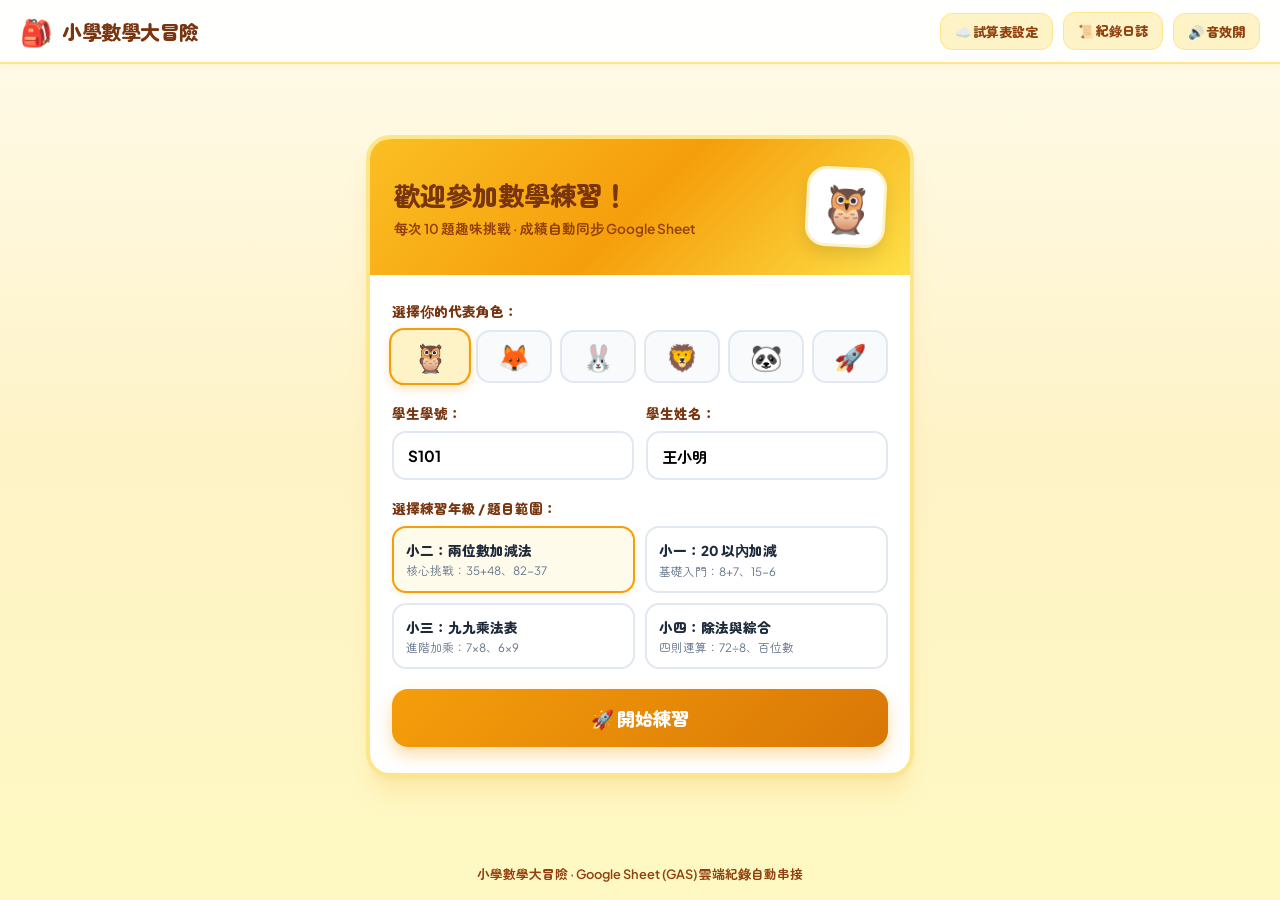
==== commit 77fcc604: "build: clean up project structure and build assets Remove legacy production build assets and reset i" ====
--- a/docs/index.html
+++ b/docs/index.html
@@ -1,31 +1,830 @@
 <!doctype html>
 <html lang="zh-Hant">
-  <head>
-    <meta charset="UTF-8" />
-    <meta name="viewport" content="width=device-width, initial-scale=1.0" />
-    <title>小學數學大冒險 - Google Sheet 連動練習軟體</title>
-    <meta name="description" content="專為國小學童設計的趣味數學練習軟體，具備自動出題、即時回饋、成績結算與 Google Sheets (GAS) 雲端紀錄自動串接功能。" />
-    <meta property="og:title" content="小學數學大冒險 - Google Sheet 連動練習軟體" />
-    <meta property="og:description" content="專為國小學童設計的趣味數學練習軟體，具備自動出題、即時回饋、成績結算與 Google Sheets (GAS) 雲端紀錄自動串接功能。" />
-    <meta property="og:type" content="website" />
-    <meta name="twitter:card" content="summary_large_image" />
-    <link rel="preconnect" href="https://fonts.googleapis.com">
-    <link rel="preconnect" href="https://fonts.gstatic.com" crossorigin>
-    <link href="https://fonts.googleapis.com/css2?family=Plus+Jakarta+Sans:wght@500;600;700;800&family=Zen+Maru+Gothic:wght@500;700;900&display=swap" rel="stylesheet">
-    <script type="module" crossorigin src="./assets/index-CRjy-R1x.js"></script>
-    <link rel="stylesheet" crossorigin href="./assets/index-DRoU585r.css">
-  </head>
-  <body class="bg-amber-50/40 text-slate-800 antialiased selection:bg-amber-200">
-    <div id="root">
-      <div style="min-height: 100vh; display: flex; flex-direction: column; align-items: center; justify-content: center; font-family: -apple-system, BlinkMacSystemFont, 'Segoe UI', Roboto, sans-serif; padding: 24px; text-align: center; background-color: #fffbeb; color: #78350f;">
-        <div style="font-size: 56px; margin-bottom: 16px;">🎒</div>
-        <h2 style="font-size: 22px; font-weight: 800; margin-bottom: 8px; color: #92400e;">小學數學大冒險載入中...</h2>
-        <p style="font-size: 14px; color: #b45309; max-width: 460px; line-height: 1.6;">
-          若頁面持續停留在此處，請確認 GitHub 倉庫設定：<br />
-          <strong>Settings ➔ Pages ➔ Build and deployment ➔ Source</strong> 請選擇 <strong>「GitHub Actions」</strong>。
+<head>
+  <meta charset="UTF-8" />
+  <meta name="viewport" content="width=device-width, initial-scale=1.0" />
+  <title>小學數學大冒險 - Google Sheet 連動練習軟體</title>
+  <meta name="description" content="專為國小學童設計的趣味數學練習軟體，具備自動出題、即時回饋、成績結算與 Google Sheets (GAS) 雲端紀錄自動串接功能。" />
+  <meta property="og:title" content="小學數學大冒險 - Google Sheet 連動練習軟體" />
+  <meta property="og:description" content="專為國小學童設計的趣味數學練習軟體，具備自動出題、即時回饋、成績結算與 Google Sheets (GAS) 雲端紀錄自動串接功能。" />
+  <link rel="preconnect" href="https://fonts.googleapis.com">
+  <link rel="preconnect" href="https://fonts.gstatic.com" crossorigin>
+  <link href="https://fonts.googleapis.com/css2?family=Plus+Jakarta+Sans:wght@500;600;700;800;900&family=Zen+Maru+Gothic:wght@500;700;900&display=swap" rel="stylesheet">
+  <style>:root{--primary:#f59e0b;--primary-hover:#d97706;--primary-dark:#b45309;--accent:#10b981;--danger:#ef4444;--text:#1e293b;--text-muted:#64748b;--bg-cream:#fffdf5;--card-bg:#fff;--border-color:#fde68a;--radius-lg:24px;--radius-md:16px}*{box-sizing:border-box;margin:0;padding:0;font-family:Plus Jakarta Sans,Zen Maru Gothic,-apple-system,BlinkMacSystemFont,Segoe UI,Roboto,Helvetica Neue,sans-serif}body{color:var(--text);-webkit-font-smoothing:antialiased;background:linear-gradient(#fffbeb 0%,#fef3c7 50%,#fef9c3 100%);flex-direction:column;align-items:center;min-height:100vh;padding:0;display:flex}header{-webkit-backdrop-filter:blur(10px);backdrop-filter:blur(10px);z-index:40;background:#fffffff2;border-bottom:2px solid #fde68a;justify-content:space-between;align-items:center;width:100%;padding:12px 20px;display:flex;position:sticky;top:0;box-shadow:0 2px 8px #f59e0b14}.brand-wrap{align-items:center;gap:10px;display:flex}.brand-logo{font-size:26px}.brand-title{color:#78350f;letter-spacing:-.5px;font-size:1.25rem;font-weight:900}.header-actions{align-items:center;gap:10px;display:flex}.btn-icon{color:#92400e;cursor:pointer;background:#fef3c7;border:1px solid #fde68a;border-radius:12px;align-items:center;gap:6px;padding:8px 14px;font-size:.82rem;font-weight:800;transition:all .15s;display:flex}.btn-icon:hover{background:#fde68a;transform:translateY(-1px)}main{flex-direction:column;flex:1;justify-content:center;width:100%;max-width:580px;padding:24px 16px;display:flex}.card{background:var(--card-bg);border-radius:var(--radius-lg);border:4px solid var(--border-color);position:relative;overflow:hidden;box-shadow:0 20px 25px -5px #f59e0b26,0 8px 10px -6px #0000000d}.screen{animation:.25s ease-out fadeIn;display:none}.screen.active{display:block}@keyframes fadeIn{0%{opacity:0;transform:translateY(8px)}to{opacity:1;transform:translateY(0)}}.hero-banner{color:#78350f;background:linear-gradient(135deg,#fbbf24 0%,#f59e0b 50%,#fde047 100%);justify-content:space-between;align-items:center;padding:28px 24px;display:flex;position:relative}.hero-text h1{color:#78350f;margin-bottom:4px;font-size:1.65rem;font-weight:900}.hero-text p{color:#92400e;font-size:.85rem;font-weight:600}.hero-avatar-box{background:#fff;border:3px solid #fef3c7;border-radius:20px;justify-content:center;align-items:center;width:80px;height:80px;font-size:46px;display:flex;transform:rotate(3deg);box-shadow:0 8px 16px #0000001a}.form-body{padding:26px 22px}.section-label{color:#78350f;margin-bottom:8px;font-size:.85rem;font-weight:800;display:block}.avatar-grid{grid-template-columns:repeat(6,1fr);gap:8px;margin-bottom:20px;display:grid}.avatar-opt{cursor:pointer;text-align:center;background:#f8fafc;border:2px solid #e2e8f0;border-radius:14px;padding:8px 0;font-size:26px;transition:all .15s}.avatar-opt.selected{background:#fef3c7;border-color:#f59e0b;transform:scale(1.08);box-shadow:0 4px 8px #f59e0b40}.input-row{grid-template-columns:1fr 1fr;gap:12px;margin-bottom:18px;display:grid}.input-field{border:2px solid #e2e8f0;border-radius:14px;outline:none;width:100%;padding:13px 14px;font-size:.95rem;font-weight:700;transition:border-color .2s}.input-field:focus{border-color:#f59e0b;box-shadow:0 0 0 3px #f59e0b33}.grade-grid{grid-template-columns:1fr 1fr;gap:10px;margin-bottom:20px;display:grid}.grade-card{cursor:pointer;text-align:left;background:#fff;border:2px solid #e2e8f0;border-radius:14px;padding:12px;transition:all .15s}.grade-card.selected{background:#fffbeb;border-color:#f59e0b;box-shadow:0 2px 6px #f59e0b26}.grade-title{color:#1e293b;font-size:.85rem;font-weight:800}.grade-desc{color:var(--text-muted);margin-top:2px;font-size:.72rem}.btn-primary{color:#fff;cursor:pointer;background:linear-gradient(135deg,#f59e0b 0%,#d97706 100%);border:none;border-radius:16px;justify-content:center;align-items:center;gap:8px;width:100%;padding:16px;font-size:1.15rem;font-weight:900;transition:all .15s;display:flex;box-shadow:0 8px 16px #f59e0b59}.btn-primary:hover{transform:translateY(-2px);box-shadow:0 10px 20px #f59e0b73}.btn-primary:active{transform:translateY(1px)}.loading-wrap{text-align:center;padding:60px 20px}.spinner{border:6px solid #fde68a;border-top-color:#f59e0b;border-radius:50%;width:54px;height:54px;margin:0 auto 20px;animation:.8s linear infinite spin}@keyframes spin{to{transform:rotate(360deg)}}.practice-top{background:#fefce8;border-bottom:2px dashed #fde047;justify-content:space-between;align-items:center;padding:16px 20px;display:flex}.student-badge{color:#92400e;align-items:center;gap:8px;font-size:.95rem;font-weight:800;display:flex}.progress-bar-wrap{background:#f1f5f9;width:100%;height:8px;position:relative}.progress-bar-fill{background:#f59e0b;width:10%;height:100%;transition:width .3s}.question-card{text-align:center;padding:28px 20px}.formula-display{color:#78350f;font-variant-numeric:tabular-nums;letter-spacing:2px;margin-bottom:12px;font-size:3.2rem;font-weight:900}.hint-btn{color:#92400e;cursor:pointer;background:#fef3c7;border:1px solid #fde68a;border-radius:20px;align-items:center;gap:5px;margin-bottom:16px;padding:6px 14px;font-size:.8rem;font-weight:800;display:inline-flex}.hint-box{color:#92400e;text-align:left;background:#fffbeb;border:1.5px dashed #fcd34d;border-radius:12px;margin-bottom:18px;padding:12px;font-size:.85rem;display:none}.answer-input-box{width:100%;max-width:240px;margin:0 auto 16px}.answer-input{text-align:center;font-variant-numeric:tabular-nums;border:3px solid #cbd5e1;border-radius:16px;outline:none;width:100%;padding:14px;font-size:2.2rem;font-weight:900}.answer-input:focus{border-color:#f59e0b}.keypad{grid-template-columns:repeat(3,1fr);gap:8px;max-width:280px;margin:0 auto 20px;display:grid}.key-btn{cursor:pointer;color:#1e293b;background:#f1f5f9;border:2px solid #e2e8f0;border-radius:12px;padding:12px 0;font-size:1.3rem;font-weight:800;transition:all .1s}.key-btn:hover{background:#fef3c7;border-color:#fcd34d}.key-btn:active{transform:scale(.95)}.feedback-banner{text-align:center;border-radius:14px;margin-bottom:18px;padding:14px 18px;font-size:1.05rem;font-weight:800;animation:.2s ease-out popIn;display:none}@keyframes popIn{0%{opacity:0;transform:scale(.92)}to{opacity:1;transform:scale(1)}}.feedback-banner.correct{color:#166534;background:#dcfce7;border:2px solid #86efac;display:block}.feedback-banner.wrong{color:#991b1b;background:#fee2e2;border:2px solid #fca5a5;display:block}.result-body{text-align:center;padding:36px 24px}.result-badge-icon{margin-bottom:10px;font-size:64px}.result-score{color:#d97706;font-variant-numeric:tabular-nums;margin:14px 0;font-size:4.8rem;font-weight:900;line-height:1}.result-stats-row{grid-template-columns:1fr 1fr;gap:12px;margin:20px 0;display:grid}.stat-pill{background:#f8fafc;border:1px solid #e2e8f0;border-radius:14px;padding:12px;font-size:.85rem}.stat-pill-num{color:#1e293b;margin-top:4px;font-size:1.15rem;font-weight:900}.sync-status-box{color:#065f46;background:#ecfdf5;border:1.5px solid #a7f3d0;border-radius:14px;justify-content:center;align-items:center;gap:8px;margin-bottom:22px;padding:12px 16px;font-size:.85rem;font-weight:700;display:flex}.modal-overlay{-webkit-backdrop-filter:blur(4px);backdrop-filter:blur(4px);z-index:50;background:#0f172aa6;justify-content:center;align-items:center;padding:16px;display:none;position:fixed;inset:0}.modal-overlay.active{display:flex}.modal-box{background:#fff;border:4px solid #fde68a;border-radius:24px;width:100%;max-width:600px;max-height:90vh;overflow-y:auto;box-shadow:0 25px 50px -12px #00000040}.modal-header{color:#78350f;background:#fbbf24;justify-content:space-between;align-items:center;padding:16px 20px;display:flex}.modal-header h3{font-size:1.15rem;font-weight:900}.modal-close{cursor:pointer;color:#78350f;background:0 0;border:none;font-size:24px;font-weight:700}.modal-content{color:#334155;padding:22px;font-size:.88rem;line-height:1.6}pre{color:#f8fafc;background:#0f172a;border-radius:12px;margin:10px 0;padding:14px;font-family:monospace;font-size:.78rem;overflow-x:auto}footer{text-align:center;color:#92400e;width:100%;padding:16px;font-size:.8rem;font-weight:600}</style>
+</head>
+<body>
+
+  <!-- Top Navigation Bar -->
+  <header>
+    <div class="brand-wrap">
+      <span class="brand-logo">🎒</span>
+      <span class="brand-title">小學數學大冒險</span>
+    </div>
+    <div class="header-actions">
+      <button class="btn-icon" onclick="openModal('gasModal')">
+        <span>☁️ 試算表設定</span>
+      </button>
+      <button class="btn-icon" onclick="openModal('historyModal')">
+        <span>📜 紀錄日誌</span>
+      </button>
+      <button class="btn-icon" id="soundToggleBtn" onclick="toggleSound()">
+        <span>🔊 音效開</span>
+      </button>
+    </div>
+  </header>
+
+  <!-- Main View Area -->
+  <main>
+    <div class="card">
+      
+      <!-- SCREEN 1: 登入介面 (Phase 2) -->
+      <div id="screenLogin" class="screen active">
+        <div class="hero-banner">
+          <div class="hero-text">
+            <h1>歡迎參加數學練習！</h1>
+            <p>每次 10 題趣味挑戰 · 成績自動同步 Google Sheet</p>
+          </div>
+          <div class="hero-avatar-box" id="avatarPreview">🦉</div>
+        </div>
+
+        <div class="form-body">
+          <label class="section-label">選擇你的代表角色：</label>
+          <div class="avatar-grid" id="avatarGrid">
+            <button type="button" class="avatar-opt selected" onclick="selectAvatar('🦉')">🦉</button>
+            <button type="button" class="avatar-opt" onclick="selectAvatar('🦊')">🦊</button>
+            <button type="button" class="avatar-opt" onclick="selectAvatar('🐰')">🐰</button>
+            <button type="button" class="avatar-opt" onclick="selectAvatar('🦁')">🦁</button>
+            <button type="button" class="avatar-opt" onclick="selectAvatar('🐼')">🐼</button>
+            <button type="button" class="avatar-opt" onclick="selectAvatar('🚀')">🚀</button>
+          </div>
+
+          <div class="input-row">
+            <div>
+              <label class="section-label" for="studentId">學生學號：</label>
+              <input type="text" id="studentId" class="input-field" placeholder="例如：S101" value="S101" />
+            </div>
+            <div>
+              <label class="section-label" for="studentName">學生姓名：</label>
+              <input type="text" id="studentName" class="input-field" placeholder="例如：王小明" value="王小明" />
+            </div>
+          </div>
+
+          <label class="section-label">選擇練習年級 / 題目範圍：</label>
+          <div class="grade-grid">
+            <div class="grade-card selected" id="gradeCard_2" onclick="selectGrade(2)">
+              <div class="grade-title">小二：兩位數加減法</div>
+              <div class="grade-desc">核心挑戰：35+48、82-37</div>
+            </div>
+            <div class="grade-card" id="gradeCard_1" onclick="selectGrade(1)">
+              <div class="grade-title">小一：20 以內加減</div>
+              <div class="grade-desc">基礎入門：8+7、15-6</div>
+            </div>
+            <div class="grade-card" id="gradeCard_3" onclick="selectGrade(3)">
+              <div class="grade-title">小三：九九乘法表</div>
+              <div class="grade-desc">進階加乘：7×8、6×9</div>
+            </div>
+            <div class="grade-card" id="gradeCard_4" onclick="selectGrade(4)">
+              <div class="grade-title">小四：除法與綜合</div>
+              <div class="grade-desc">四則運算：72÷8、百位數</div>
+            </div>
+          </div>
+
+          <button class="btn-primary" onclick="handleStartPractice()">
+            <span>🚀 開始練習</span>
+          </button>
+        </div>
+      </div>
+
+      <!-- SCREEN 2: 載入過場 (Phase 2 要求：顯示『載入題目中...』) -->
+      <div id="screenLoading" class="screen">
+        <div class="loading-wrap">
+          <div class="spinner"></div>
+          <h2 style="font-size: 1.5rem; color: #78350f; font-weight: 900; margin-bottom: 8px;">載入題目中...</h2>
+          <p style="font-size: 0.9rem; color: #92400e; font-weight: 600;">正在登入學號，並建立 Google Sheet 連線紀錄...</p>
+        </div>
+      </div>
+
+      <!-- SCREEN 3: 數學練習核心區 (Phase 3) -->
+      <div id="screenPractice" class="screen">
+        <div class="practice-top">
+          <div class="student-badge">
+            <span id="dispAvatar">🦉</span>
+            <span id="dispStudentName">王小明 同學</span>
+          </div>
+          <div style="font-size: 0.95rem; font-weight: 900; color: #d97706;" id="dispProgressText">
+            第 1 / 10 題
+          </div>
+        </div>
+
+        <div class="progress-bar-wrap">
+          <div class="progress-bar-fill" id="progressBarFill"></div>
+        </div>
+
+        <div class="question-card">
+          <div class="formula-display" id="dispFormula">36 + 28 = ?</div>
+
+          <button type="button" class="hint-btn" onclick="toggleHint()">
+            <span>💡 看解題提示</span>
+          </button>
+          <div class="hint-box" id="hintBox"></div>
+
+          <div id="feedbackBanner" class="feedback-banner"></div>
+
+          <div class="answer-input-box">
+            <input type="number" id="answerInput" class="answer-input" placeholder="答案" autocomplete="off" />
+          </div>
+
+          <!-- Virtual Keypad -->
+          <div class="keypad" id="virtualKeypad">
+            <button type="button" class="key-btn" onclick="pressKey('1')">1</button>
+            <button type="button" class="key-btn" onclick="pressKey('2')">2</button>
+            <button type="button" class="key-btn" onclick="pressKey('3')">3</button>
+            <button type="button" class="key-btn" onclick="pressKey('4')">4</button>
+            <button type="button" class="key-btn" onclick="pressKey('5')">5</button>
+            <button type="button" class="key-btn" onclick="pressKey('6')">6</button>
+            <button type="button" class="key-btn" onclick="pressKey('7')">7</button>
+            <button type="button" class="key-btn" onclick="pressKey('8')">8</button>
+            <button type="button" class="key-btn" onclick="pressKey('9')">9</button>
+            <button type="button" class="key-btn" onclick="pressKey('C')">清空</button>
+            <button type="button" class="key-btn" onclick="pressKey('0')">0</button>
+            <button type="button" class="key-btn" onclick="pressKey('DEL')">⌫</button>
+          </div>
+
+          <button id="btnSubmitAnswer" class="btn-primary" onclick="submitAnswer()">
+            <span>送出答案</span>
+          </button>
+          <button id="btnNextQuestion" class="btn-primary" style="display: none; background: #059669;" onclick="nextQuestion()">
+            <span>下一題 ➡️</span>
+          </button>
+        </div>
+      </div>
+
+      <!-- SCREEN 4: 成績結算區 (Phase 3) -->
+      <div id="screenResult" class="screen">
+        <div class="result-body">
+          <div class="result-badge-icon" id="resultMedal">🌟</div>
+          <h2 style="font-size: 1.6rem; font-weight: 900; color: #78350f;" id="resultTitle">太棒了，完成練習！</h2>
+          <p style="font-size: 0.9rem; color: #92400e; margin-top: 4px;" id="resultSubtitle">完成 10 題數學測驗</p>
+
+          <div class="result-score">
+            <span id="finalScoreDisplay">100</span>
+            <span style="font-size: 1.8rem; color: #b45309;">分</span>
+          </div>
+
+          <div class="result-stats-row">
+            <div class="stat-pill">
+              <div>答對題數</div>
+              <div class="stat-pill-num" id="statCorrectText">10 / 10 題</div>
+            </div>
+            <div class="stat-pill">
+              <div>總共耗時</div>
+              <div class="stat-pill-num" id="statTimeText">45 秒</div>
+            </div>
+          </div>
+
+          <div class="sync-status-box" id="syncStatusBox">
+            <span>✅ 成績已同步上傳至 Google Sheet 試算表！</span>
+          </div>
+
+          <div style="display: grid; grid-template-columns: 1fr 1fr; gap: 12px;">
+            <button class="btn-primary" onclick="restartSamePractice()">
+              <span>🔄 再練習一次</span>
+            </button>
+            <button class="btn-icon" style="justify-content: center; padding: 14px; font-size: 1rem;" onclick="backToLogin()">
+              <span>👤 更換學生</span>
+            </button>
+          </div>
+        </div>
+      </div>
+
+    </div>
+  </main>
+
+  <footer>
+    小學數學大冒險 · Google Sheet (GAS) 雲端紀錄自動串接
+  </footer>
+
+  <!-- MODAL: Google Apps Script 設定 (Phase 1) -->
+  <div id="gasModal" class="modal-overlay">
+    <div class="modal-box">
+      <div class="modal-header">
+        <h3>☁️ Google Apps Script (GAS) 後端設定</h3>
+        <button class="modal-close" onclick="closeModal('gasModal')">&times;</button>
+      </div>
+      <div class="modal-content">
+        <p style="margin-bottom: 12px; font-weight: 700; color: #92400e;">
+          步驟說明：將您的 Google Sheet 試算表變成免費的學生資料庫！
         </p>
+        <ol style="padding-left: 20px; margin-bottom: 16px; font-size: 0.85rem;">
+          <li>建立新的 Google 試算表，工作表名稱改為「<strong>紀錄</strong>」。</li>
+          <li>點選【擴充功能】➔【Apps Script】，清空後貼上以下程式碼：</li>
+        </ol>
+
+        <button class="btn-icon" style="margin-bottom: 8px;" onclick="copyGasScript()">📋 一鍵複製 GAS 程式碼</button>
+        <pre id="gasCodeBlock">function doPost(e) {
+  var lock = LockService.getScriptLock();
+  lock.tryLock(10000);
+  try {
+    var ss = SpreadsheetApp.getActiveSpreadsheet();
+    var sheet = ss.getSheetByName("紀錄") || ss.insertSheet("紀錄");
+    if (sheet.getLastRow() === 0) {
+      sheet.appendRow(["時間戳記", "學號", "姓名", "動作", "得分", "備註"]);
+    }
+    var data = JSON.parse(e.postData.contents);
+    sheet.appendRow([
+      data.timestamp || new Date().toLocaleString(),
+      data.studentId || "",
+      data.studentName || "",
+      data.action || "",
+      data.score !== undefined ? data.score : "",
+      data.note || ""
+    ]);
+    return ContentService.createTextOutput(JSON.stringify({status:"success"}))
+      .setMimeType(ContentService.MimeType.JSON);
+  } catch(err) {
+    return ContentService.createTextOutput(JSON.stringify({status:"error",message:err.toString()}))
+      .setMimeType(ContentService.MimeType.JSON);
+  } finally {
+    lock.releaseLock();
+  }
+}</pre>
+
+        <ol start="3" style="padding-left: 20px; margin-bottom: 16px; font-size: 0.85rem;">
+          <li>點選【部署】➔【新部署】➔ 選擇「網頁應用程式 (Web app)」。</li>
+          <li><strong>關鍵：</strong>「誰可以存取」選擇「<strong>任何人 (Anyone)</strong>」！</li>
+          <li>將取得的「網頁應用程式網址」貼在下方：</li>
+        </ol>
+
+        <label style="font-weight: 800; font-size: 0.85rem;">貼上您的 Google Apps Script Web App 網址：</label>
+        <input type="url" id="gasApiUrlInput" class="input-field" style="margin-top: 6px; margin-bottom: 12px;" placeholder="https://script.google.com/macros/s/AKfycb.../exec" />
+
+        <div style="display: flex; gap: 10px;">
+          <button class="btn-primary" style="flex: 1;" onclick="saveGasUrl()">💾 儲存網址</button>
+          <button class="btn-icon" onclick="testGasUrl()">🧪 測試連線</button>
+        </div>
       </div>
     </div>
-  </body>
+  </div>
+
+  <!-- MODAL: 發送紀錄日誌 -->
+  <div id="historyModal" class="modal-overlay">
+    <div class="modal-box">
+      <div class="modal-header">
+        <h3>📜 學生練習與發送日誌</h3>
+        <button class="modal-close" onclick="closeModal('historyModal')">&times;</button>
+      </div>
+      <div class="modal-content">
+        <div id="historyList" style="max-height: 350px; overflow-y: auto; margin-bottom: 16px;">
+          <p style="color: #64748b; text-align: center;">尚無練習紀錄</p>
+        </div>
+        <button class="btn-icon" style="color: #ef4444;" onclick="clearHistoryLogs()">🗑️ 清空歷史紀錄</button>
+      </div>
+    </div>
+  </div>
+
+  <!-- Vanilla JavaScript Logic (All Phases Self-Contained) -->
+  <script>
+    // ==========================================
+    // 1. Web Audio API 音效生成器 (無須外部音效檔案)
+    // ==========================================
+    var audioCtx = null;
+    var soundEnabled = true;
+
+    function getAudioContext() {
+      if (!audioCtx && (window.AudioContext || window.webkitAudioContext)) {
+        var AudioClass = window.AudioContext || window.webkitAudioContext;
+        audioCtx = new AudioClass();
+      }
+      if (audioCtx && audioCtx.state === 'suspended') {
+        audioCtx.resume();
+      }
+      return audioCtx;
+    }
+
+    function playSound(type) {
+      if (!soundEnabled) return;
+      try {
+        var ctx = getAudioContext();
+        if (!ctx) return;
+        var now = ctx.currentTime;
+
+        if (type === 'click') {
+          var osc = ctx.createOscillator();
+          var gain = ctx.createGain();
+          osc.type = 'sine';
+          osc.frequency.setValueAtTime(440, now);
+          osc.frequency.exponentialRampToValueAtTime(880, now + 0.04);
+          gain.gain.setValueAtTime(0.1, now);
+          gain.gain.exponentialRampToValueAtTime(0.001, now + 0.04);
+          osc.connect(gain);
+          gain.connect(ctx.destination);
+          osc.start(now);
+          osc.stop(now + 0.04);
+        } else if (type === 'correct') {
+          // Cheerful chime: C5 -> E5 -> G5 -> C6
+          [523.25, 659.25, 783.99, 1046.5].forEach(function(freq, idx) {
+            var osc = ctx.createOscillator();
+            var gain = ctx.createGain();
+            osc.type = 'triangle';
+            osc.frequency.setValueAtTime(freq, now + idx * 0.07);
+            gain.gain.setValueAtTime(0.18, now + idx * 0.07);
+            gain.gain.exponentialRampToValueAtTime(0.001, now + idx * 0.07 + 0.2);
+            osc.connect(gain);
+            gain.connect(ctx.destination);
+            osc.start(now + idx * 0.07);
+            osc.stop(now + idx * 0.07 + 0.2);
+          });
+        } else if (type === 'wrong') {
+          var osc = ctx.createOscillator();
+          var gain = ctx.createGain();
+          osc.type = 'sawtooth';
+          osc.frequency.setValueAtTime(240, now);
+          osc.frequency.linearRampToValueAtTime(160, now + 0.22);
+          gain.gain.setValueAtTime(0.15, now);
+          gain.gain.exponentialRampToValueAtTime(0.001, now + 0.22);
+          osc.connect(gain);
+          gain.connect(ctx.destination);
+          osc.start(now);
+          osc.stop(now + 0.22);
+        } else if (type === 'fanfare') {
+          [523, 659, 783, 1046, 880, 1046].forEach(function(freq, idx) {
+            var osc = ctx.createOscillator();
+            var gain = ctx.createGain();
+            osc.type = 'sine';
+            osc.frequency.setValueAtTime(freq, now + idx * 0.1);
+            gain.gain.setValueAtTime(0.2, now + idx * 0.1);
+            gain.gain.exponentialRampToValueAtTime(0.001, now + idx * 0.1 + 0.25);
+            osc.connect(gain);
+            gain.connect(ctx.destination);
+            osc.start(now + idx * 0.1);
+            osc.stop(now + idx * 0.1 + 0.25);
+          });
+        }
+      } catch(e) {}
+    }
+
+    function toggleSound() {
+      soundEnabled = !soundEnabled;
+      document.getElementById('soundToggleBtn').innerText = soundEnabled ? '🔊 音效開' : '🔇 音效關';
+    }
+
+    // ==========================================
+    // 2. Google Apps Script 傳送服務 (Phase 1 & 2 & 3)
+    // ==========================================
+    var GAS_STORAGE_KEY = 'elementary_math_gas_url';
+    var HISTORY_STORAGE_KEY = 'elementary_math_history_logs';
+
+    function getGasUrl() {
+      return localStorage.getItem(GAS_STORAGE_KEY) || '';
+    }
+
+    function setGasUrl(url) {
+      localStorage.setItem(GAS_STORAGE_KEY, url.trim());
+    }
+
+    function addHistory(studentId, studentName, action, score, statusText) {
+      var logs = [];
+      try {
+        logs = JSON.parse(localStorage.getItem(HISTORY_STORAGE_KEY) || '[]');
+      } catch(e) {}
+      logs.unshift({
+        time: new Date().toLocaleString('zh-TW'),
+        studentId: studentId,
+        studentName: studentName,
+        action: action,
+        score: score,
+        status: statusText
+      });
+      localStorage.setItem(HISTORY_STORAGE_KEY, JSON.stringify(logs.slice(0, 30)));
+      renderHistoryList();
+    }
+
+    function renderHistoryList() {
+      var listEl = document.getElementById('historyList');
+      var logs = [];
+      try {
+        logs = JSON.parse(localStorage.getItem(HISTORY_STORAGE_KEY) || '[]');
+      } catch(e) {}
+      if (!logs.length) {
+        listEl.innerHTML = '<p style="color: #64748b; text-align: center; padding: 20px;">尚無練習紀錄</p>';
+        return;
+      }
+      var html = '';
+      logs.forEach(function(item) {
+        html += '<div style="background:#f8fafc; border:1px solid #e2e8f0; border-radius:12px; padding:10px 14px; margin-bottom:8px; display:flex; justify-content:space-between; align-items:center;">';
+        html += '<div><strong>' + item.studentName + '</strong> (' + item.studentId + ') · <span style="color:#d97706; font-weight:bold;">' + item.action + '</span>';
+        if (item.score !== '' && item.score !== undefined) {
+          html += ' · ' + item.score + '分';
+        }
+        html += '<div style="font-size:0.75rem; color:#94a3b8;">' + item.time + '</div></div>';
+        html += '<span style="font-size:0.8rem; font-weight:bold; color:#059669;">' + item.status + '</span>';
+        html += '</div>';
+      });
+      listEl.innerHTML = html;
+    }
+
+    function postToGas(payload) {
+      var url = getGasUrl();
+      if (!url || !url.startsWith('https://script.google.com/macros/s/')) {
+        addHistory(payload.studentId, payload.studentName, payload.action, payload.score, '已本機儲存 (待填網址)');
+        return Promise.resolve({ simulated: true });
+      }
+
+      // 使用 text/plain 避免跨域預檢被封鎖
+      return fetch(url, {
+        method: 'POST',
+        mode: 'no-cors',
+        headers: { 'Content-Type': 'text/plain;charset=utf-8' },
+        body: JSON.stringify(payload)
+      }).then(function() {
+        addHistory(payload.studentId, payload.studentName, payload.action, payload.score, '已送達 Google Sheet');
+        return { success: true };
+      }).catch(function(err) {
+        addHistory(payload.studentId, payload.studentName, payload.action, payload.score, '傳送異常: ' + err.toString());
+        return { error: err };
+      });
+    }
+
+    // ==========================================
+    // 3. 畫面與狀態管理
+    // ==========================================
+    var currentAvatar = '🦉';
+    var currentGrade = 2;
+    var currentStudent = { id: '', name: '' };
+    var currentQuestions = [];
+    var currentQIndex = 0;
+    var correctCount = 0;
+    var startTime = 0;
+    var isSubmitted = false;
+
+    function showScreen(screenId) {
+      document.querySelectorAll('.screen').forEach(function(el) {
+        el.classList.remove('active');
+      });
+      var target = document.getElementById(screenId);
+      if (target) target.classList.add('active');
+    }
+
+    function selectAvatar(emoji) {
+      playSound('click');
+      currentAvatar = emoji;
+      document.getElementById('avatarPreview').innerText = emoji;
+      document.querySelectorAll('.avatar-opt').forEach(function(btn) {
+        btn.classList.toggle('selected', btn.innerText === emoji);
+      });
+    }
+
+    function selectGrade(gradeNum) {
+      playSound('click');
+      currentGrade = gradeNum;
+      [1, 2, 3, 4].forEach(function(g) {
+        var el = document.getElementById('gradeCard_' + g);
+        if (el) el.classList.toggle('selected', g === gradeNum);
+      });
+    }
+
+    // ==========================================
+    // 4. 第二階段：學生登入
+    // ==========================================
+    function handleStartPractice() {
+      var sId = document.getElementById('studentId').value.trim();
+      var sName = document.getElementById('studentName').value.trim();
+
+      if (!sId || !sName) {
+        alert('請填寫學生學號與姓名喔！');
+        playSound('wrong');
+        return;
+      }
+
+      playSound('click');
+      currentStudent.id = sId;
+      currentStudent.name = sName;
+
+      // 顯示「載入題目中...」過場畫面
+      showScreen('screenLoading');
+
+      // 呼叫 Google Apps Script API 發送登入紀錄
+      postToGas({
+        studentId: sId,
+        studentName: sName,
+        action: '登入',
+        timestamp: new Date().toLocaleString('zh-TW'),
+        score: '',
+        note: '選擇年級：' + currentGrade
+      });
+
+      // 生成題目並於 1 秒後進入練習
+      currentQuestions = generateMathQuestions(currentGrade, 10);
+      currentQIndex = 0;
+      correctCount = 0;
+      startTime = Date.now();
+
+      setTimeout(function() {
+        startQuizUI();
+      }, 1000);
+    }
+
+    // ==========================================
+    // 5. 第三階段：題目生成邏輯
+    // ==========================================
+    function rand(min, max) {
+      return Math.floor(Math.random() * (max - min + 1)) + min;
+    }
+
+    function generateMathQuestions(grade, count) {
+      var list = [];
+      for (var i = 1; i <= count; i++) {
+        var n1 = 0, n2 = 0, op = '+', ans = 0, hint = '';
+        if (grade === 1) {
+          // 小一：20 以內加減
+          if (Math.random() > 0.5) {
+            n1 = rand(3, 11);
+            n2 = rand(2, 20 - n1);
+            op = '+';
+            ans = n1 + n2;
+            hint = '可以從 ' + n1 + ' 開始往上數 ' + n2 + ' 個數喔！';
+          } else {
+            n1 = rand(6, 18);
+            n2 = rand(2, n1 - 1);
+            op = '-';
+            ans = n1 - n2;
+            hint = '從 ' + n1 + ' 往下倒數 ' + n2 + ' 個數！';
+          }
+        } else if (grade === 2) {
+          // 小二：兩位數加減法（如 Prompt 要求）
+          if (Math.random() > 0.45) {
+            n1 = rand(15, 65);
+            n2 = rand(12, 99 - n1);
+            op = '+';
+            ans = n1 + n2;
+            var carry = ((n1 % 10) + (n2 % 10)) >= 10;
+            hint = carry ? '個位數相加滿 10，記得進位 1 到十位數喔！' : '先算個位加個位，再算十位加十位。';
+          } else {
+            n1 = rand(30, 95);
+            n2 = rand(12, n1 - 10);
+            op = '-';
+            ans = n1 - n2;
+            var borrow = (n1 % 10) < (n2 % 10);
+            hint = borrow ? '個位數不夠減，向十位數借 1 當 10 喔！' : '先算個位相減，再算十位相減。';
+          }
+        } else if (grade === 3) {
+          // 小三：九九乘法表
+          op = '×';
+          n1 = rand(2, 9);
+          n2 = rand(2, 9);
+          ans = n1 * n2;
+          hint = '背誦九九乘法表：' + n1 + ' × ' + n2 + ' 是多少呢？';
+        } else {
+          // 小四：除法與綜合
+          op = '÷';
+          n2 = rand(2, 9);
+          ans = rand(2, 12);
+          n1 = n2 * ans;
+          hint = '想一想：' + n2 + ' 乘上多少會是 ' + n1 + ' 呢？';
+        }
+
+        list.push({
+          id: i,
+          n1: n1,
+          n2: n2,
+          op: op,
+          ans: ans,
+          hint: hint,
+          formula: n1 + ' ' + op + ' ' + n2 + ' = ?'
+        });
+      }
+      return list;
+    }
+
+    // ==========================================
+    // 6. 練習區流程控制
+    // ==========================================
+    function startQuizUI() {
+      document.getElementById('dispAvatar').innerText = currentAvatar;
+      document.getElementById('dispStudentName').innerText = currentStudent.name + ' 同學';
+      renderQuestion();
+      showScreen('screenPractice');
+    }
+
+    function renderQuestion() {
+      isSubmitted = false;
+      var q = currentQuestions[currentQIndex];
+
+      document.getElementById('dispProgressText').innerText = '第 ' + (currentQIndex + 1) + ' / ' + currentQuestions.length + ' 題';
+      document.getElementById('progressBarFill').style.width = (((currentQIndex + 1) / currentQuestions.length) * 100) + '%';
+      document.getElementById('dispFormula').innerText = q.formula;
+      document.getElementById('hintBox').innerText = '💡 提示：' + q.hint;
+      document.getElementById('hintBox').style.display = 'none';
+
+      var input = document.getElementById('answerInput');
+      input.value = '';
+      input.disabled = false;
+      input.focus();
+
+      var fb = document.getElementById('feedbackBanner');
+      fb.className = 'feedback-banner';
+      fb.style.display = 'none';
+
+      document.getElementById('btnSubmitAnswer').style.display = 'flex';
+      document.getElementById('btnNextQuestion').style.display = 'none';
+      document.getElementById('virtualKeypad').style.pointerEvents = 'auto';
+    }
+
+    function toggleHint() {
+      playSound('click');
+      var hb = document.getElementById('hintBox');
+      hb.style.display = (hb.style.display === 'block') ? 'none' : 'block';
+    }
+
+    function pressKey(k) {
+      if (isSubmitted) return;
+      playSound('click');
+      var input = document.getElementById('answerInput');
+      if (k === 'C') {
+        input.value = '';
+      } else if (k === 'DEL') {
+        input.value = input.value.slice(0, -1);
+      } else {
+        if (input.value.length < 5) input.value += k;
+      }
+    }
+
+    function submitAnswer() {
+      if (isSubmitted) return;
+      var input = document.getElementById('answerInput');
+      var val = input.value.trim();
+      if (val === '') {
+        alert('請先輸入答案再送出喔！');
+        playSound('wrong');
+        return;
+      }
+
+      isSubmitted = true;
+      var userAns = parseInt(val, 10);
+      var q = currentQuestions[currentQIndex];
+      var isCorrect = (userAns === q.ans);
+
+      input.disabled = true;
+      document.getElementById('virtualKeypad').style.pointerEvents = 'none';
+
+      var fb = document.getElementById('feedbackBanner');
+      fb.style.display = 'block';
+
+      if (isCorrect) {
+        correctCount++;
+        playSound('correct');
+        fb.className = 'feedback-banner correct';
+        fb.innerText = '🎉 答對了！太厲害了！';
+      } else {
+        playSound('wrong');
+        fb.className = 'feedback-banner wrong';
+        fb.innerText = '💡 再加把勁！正確答案是 ' + q.ans;
+      }
+
+      document.getElementById('btnSubmitAnswer').style.display = 'none';
+      var nextBtn = document.getElementById('btnNextQuestion');
+      nextBtn.style.display = 'flex';
+      if (currentQIndex + 1 === currentQuestions.length) {
+        nextBtn.innerHTML = '<span>結算成績 🏆</span>';
+      } else {
+        nextBtn.innerHTML = '<span>下一題 ➡️</span>';
+      }
+    }
+
+    function nextQuestion() {
+      playSound('click');
+      currentQIndex++;
+      if (currentQIndex < currentQuestions.length) {
+        renderQuestion();
+      } else {
+        finishQuiz();
+      }
+    }
+
+    // 支援實體鍵盤 Enter
+    document.getElementById('answerInput').addEventListener('keydown', function(e) {
+      if (e.key === 'Enter') {
+        if (!isSubmitted) submitAnswer();
+        else nextQuestion();
+      }
+    });
+
+    // ==========================================
+    // 7. 成績結算與回傳 Google Sheet
+    // ==========================================
+    function finishQuiz() {
+      playSound('fanfare');
+      var finalScore = Math.round((correctCount / currentQuestions.length) * 100);
+      var spentSeconds = Math.round((Date.now() - startTime) / 1000);
+
+      document.getElementById('finalScoreDisplay').innerText = finalScore;
+      document.getElementById('statCorrectText').innerText = correctCount + ' / ' + currentQuestions.length + ' 題';
+      document.getElementById('statTimeText').innerText = spentSeconds + ' 秒';
+
+      var medal = '🌟', title = '算術金牌大師！', subtitle = '太厲害了，滿分過關！';
+      if (finalScore < 60) {
+        medal = '🎈'; title = '潛力加油勇士！'; subtitle = '多練習幾次，一定會更加熟練！';
+      } else if (finalScore < 80) {
+        medal = '🥉'; title = '算術銅牌小將！'; subtitle = '表現良好，繼續衝刺高分！';
+      } else if (finalScore < 100) {
+        medal = '🥈'; title = '算術銀牌好手！'; subtitle = '只差一點點就滿分囉！';
+      }
+      document.getElementById('resultMedal').innerText = medal;
+      document.getElementById('resultTitle').innerText = title;
+      document.getElementById('resultSubtitle').innerText = subtitle;
+
+      showScreen('screenResult');
+
+      // 第三階段核心需求：再次呼叫 Google Apps Script API 紀錄學號、姓名、完成練習與分數
+      document.getElementById('syncStatusBox').innerHTML = '<span>⏳ 正在上傳成績至 Google Sheet...</span>';
+      postToGas({
+        studentId: currentStudent.id,
+        studentName: currentStudent.name,
+        action: '完成練習',
+        timestamp: new Date().toLocaleString('zh-TW'),
+        score: finalScore,
+        note: '耗時 ' + spentSeconds + ' 秒，答對 ' + correctCount + ' 題'
+      }).then(function(res) {
+        if (res && res.simulated) {
+          document.getElementById('syncStatusBox').innerHTML = '<span>☁️ 已暫存於本地紀錄（尚未設定 Google 網址）</span>';
+        } else {
+          document.getElementById('syncStatusBox').innerHTML = '<span>✅ 成績已同步上傳至 Google Sheet 試算表！</span>';
+        }
+      });
+    }
+
+    function restartSamePractice() {
+      playSound('click');
+      currentQuestions = generateMathQuestions(currentGrade, 10);
+      currentQIndex = 0;
+      correctCount = 0;
+      startTime = Date.now();
+      startQuizUI();
+    }
+
+    function backToLogin() {
+      playSound('click');
+      showScreen('screenLogin');
+    }
+
+    // ==========================================
+    // 8. 彈窗 Modal 互動
+    // ==========================================
+    function openModal(id) {
+      playSound('click');
+      if (id === 'gasModal') {
+        document.getElementById('gasApiUrlInput').value = getGasUrl();
+      } else if (id === 'historyModal') {
+        renderHistoryList();
+      }
+      var el = document.getElementById(id);
+      if (el) el.classList.add('active');
+    }
+
+    function closeModal(id) {
+      playSound('click');
+      var el = document.getElementById(id);
+      if (el) el.classList.remove('active');
+    }
+
+    function saveGasUrl() {
+      var url = document.getElementById('gasApiUrlInput').value.trim();
+      setGasUrl(url);
+      alert('Google Apps Script 網址已儲存！');
+      closeModal('gasModal');
+    }
+
+    function testGasUrl() {
+      var url = document.getElementById('gasApiUrlInput').value.trim();
+      if (!url) {
+        alert('請先貼上網址！');
+        return;
+      }
+      setGasUrl(url);
+      postToGas({
+        studentId: 'TEST_001',
+        studentName: '連線測試員',
+        action: '測試連線',
+        timestamp: new Date().toLocaleString('zh-TW'),
+        score: 100
+      }).then(function() {
+        alert('測試請求已送出！請至 Google Sheet「紀錄」工作表確認是否有新增一筆測試資料。');
+      });
+    }
+
+    function copyGasScript() {
+      var code = document.getElementById('gasCodeBlock').innerText;
+      navigator.clipboard.writeText(code).then(function() {
+        alert('Google Apps Script 程式碼已複製到剪貼簿！');
+      });
+    }
+
+    function clearHistoryLogs() {
+      if (confirm('確定要清空本地歷史發送紀錄嗎？')) {
+        localStorage.removeItem(HISTORY_STORAGE_KEY);
+        renderHistoryList();
+      }
+    }
+  </script>
+</body>
 </html>
-
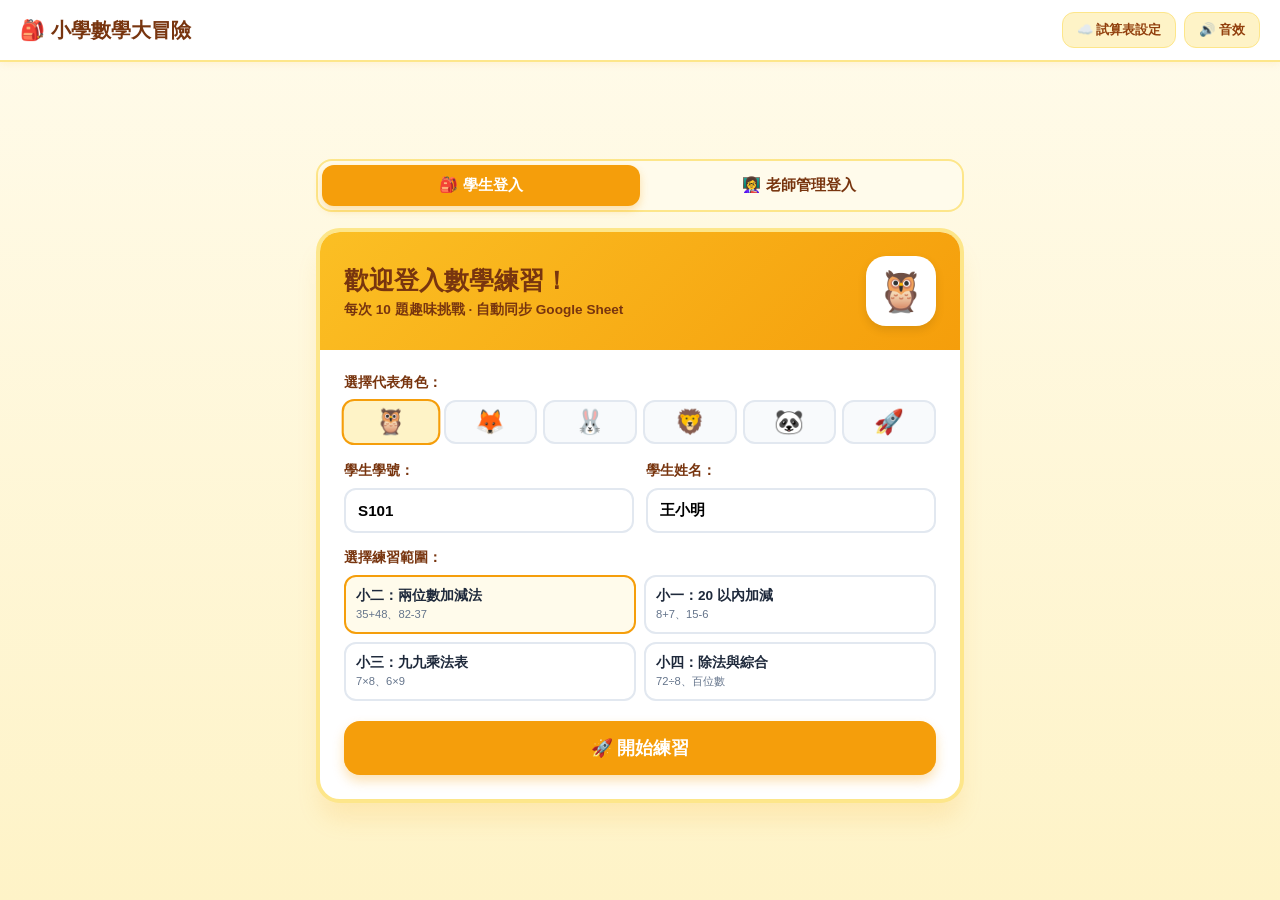
==== commit 376c0994: "feat: add teacher login and dashboard functionality Introduce a teacher authentication flow and dash" ====
--- a/docs/index.html
+++ b/docs/index.html
@@ -3,53 +3,41 @@
 <head>
   <meta charset="UTF-8" />
   <meta name="viewport" content="width=device-width, initial-scale=1.0" />
-  <title>小學數學大冒險 - Google Sheet 連動練習軟體</title>
-  <meta name="description" content="專為國小學童設計的趣味數學練習軟體，具備自動出題、即時回饋、成績結算與 Google Sheets (GAS) 雲端紀錄自動串接功能。" />
-  <meta property="og:title" content="小學數學大冒險 - Google Sheet 連動練習軟體" />
-  <meta property="og:description" content="專為國小學童設計的趣味數學練習軟體，具備自動出題、即時回饋、成績結算與 Google Sheets (GAS) 雲端紀錄自動串接功能。" />
-  <link rel="preconnect" href="https://fonts.googleapis.com">
-  <link rel="preconnect" href="https://fonts.gstatic.com" crossorigin>
-  <link href="https://fonts.googleapis.com/css2?family=Plus+Jakarta+Sans:wght@500;600;700;800;900&family=Zen+Maru+Gothic:wght@500;700;900&display=swap" rel="stylesheet">
-  <style>:root{--primary:#f59e0b;--primary-hover:#d97706;--primary-dark:#b45309;--accent:#10b981;--danger:#ef4444;--text:#1e293b;--text-muted:#64748b;--bg-cream:#fffdf5;--card-bg:#fff;--border-color:#fde68a;--radius-lg:24px;--radius-md:16px}*{box-sizing:border-box;margin:0;padding:0;font-family:Plus Jakarta Sans,Zen Maru Gothic,-apple-system,BlinkMacSystemFont,Segoe UI,Roboto,Helvetica Neue,sans-serif}body{color:var(--text);-webkit-font-smoothing:antialiased;background:linear-gradient(#fffbeb 0%,#fef3c7 50%,#fef9c3 100%);flex-direction:column;align-items:center;min-height:100vh;padding:0;display:flex}header{-webkit-backdrop-filter:blur(10px);backdrop-filter:blur(10px);z-index:40;background:#fffffff2;border-bottom:2px solid #fde68a;justify-content:space-between;align-items:center;width:100%;padding:12px 20px;display:flex;position:sticky;top:0;box-shadow:0 2px 8px #f59e0b14}.brand-wrap{align-items:center;gap:10px;display:flex}.brand-logo{font-size:26px}.brand-title{color:#78350f;letter-spacing:-.5px;font-size:1.25rem;font-weight:900}.header-actions{align-items:center;gap:10px;display:flex}.btn-icon{color:#92400e;cursor:pointer;background:#fef3c7;border:1px solid #fde68a;border-radius:12px;align-items:center;gap:6px;padding:8px 14px;font-size:.82rem;font-weight:800;transition:all .15s;display:flex}.btn-icon:hover{background:#fde68a;transform:translateY(-1px)}main{flex-direction:column;flex:1;justify-content:center;width:100%;max-width:580px;padding:24px 16px;display:flex}.card{background:var(--card-bg);border-radius:var(--radius-lg);border:4px solid var(--border-color);position:relative;overflow:hidden;box-shadow:0 20px 25px -5px #f59e0b26,0 8px 10px -6px #0000000d}.screen{animation:.25s ease-out fadeIn;display:none}.screen.active{display:block}@keyframes fadeIn{0%{opacity:0;transform:translateY(8px)}to{opacity:1;transform:translateY(0)}}.hero-banner{color:#78350f;background:linear-gradient(135deg,#fbbf24 0%,#f59e0b 50%,#fde047 100%);justify-content:space-between;align-items:center;padding:28px 24px;display:flex;position:relative}.hero-text h1{color:#78350f;margin-bottom:4px;font-size:1.65rem;font-weight:900}.hero-text p{color:#92400e;font-size:.85rem;font-weight:600}.hero-avatar-box{background:#fff;border:3px solid #fef3c7;border-radius:20px;justify-content:center;align-items:center;width:80px;height:80px;font-size:46px;display:flex;transform:rotate(3deg);box-shadow:0 8px 16px #0000001a}.form-body{padding:26px 22px}.section-label{color:#78350f;margin-bottom:8px;font-size:.85rem;font-weight:800;display:block}.avatar-grid{grid-template-columns:repeat(6,1fr);gap:8px;margin-bottom:20px;display:grid}.avatar-opt{cursor:pointer;text-align:center;background:#f8fafc;border:2px solid #e2e8f0;border-radius:14px;padding:8px 0;font-size:26px;transition:all .15s}.avatar-opt.selected{background:#fef3c7;border-color:#f59e0b;transform:scale(1.08);box-shadow:0 4px 8px #f59e0b40}.input-row{grid-template-columns:1fr 1fr;gap:12px;margin-bottom:18px;display:grid}.input-field{border:2px solid #e2e8f0;border-radius:14px;outline:none;width:100%;padding:13px 14px;font-size:.95rem;font-weight:700;transition:border-color .2s}.input-field:focus{border-color:#f59e0b;box-shadow:0 0 0 3px #f59e0b33}.grade-grid{grid-template-columns:1fr 1fr;gap:10px;margin-bottom:20px;display:grid}.grade-card{cursor:pointer;text-align:left;background:#fff;border:2px solid #e2e8f0;border-radius:14px;padding:12px;transition:all .15s}.grade-card.selected{background:#fffbeb;border-color:#f59e0b;box-shadow:0 2px 6px #f59e0b26}.grade-title{color:#1e293b;font-size:.85rem;font-weight:800}.grade-desc{color:var(--text-muted);margin-top:2px;font-size:.72rem}.btn-primary{color:#fff;cursor:pointer;background:linear-gradient(135deg,#f59e0b 0%,#d97706 100%);border:none;border-radius:16px;justify-content:center;align-items:center;gap:8px;width:100%;padding:16px;font-size:1.15rem;font-weight:900;transition:all .15s;display:flex;box-shadow:0 8px 16px #f59e0b59}.btn-primary:hover{transform:translateY(-2px);box-shadow:0 10px 20px #f59e0b73}.btn-primary:active{transform:translateY(1px)}.loading-wrap{text-align:center;padding:60px 20px}.spinner{border:6px solid #fde68a;border-top-color:#f59e0b;border-radius:50%;width:54px;height:54px;margin:0 auto 20px;animation:.8s linear infinite spin}@keyframes spin{to{transform:rotate(360deg)}}.practice-top{background:#fefce8;border-bottom:2px dashed #fde047;justify-content:space-between;align-items:center;padding:16px 20px;display:flex}.student-badge{color:#92400e;align-items:center;gap:8px;font-size:.95rem;font-weight:800;display:flex}.progress-bar-wrap{background:#f1f5f9;width:100%;height:8px;position:relative}.progress-bar-fill{background:#f59e0b;width:10%;height:100%;transition:width .3s}.question-card{text-align:center;padding:28px 20px}.formula-display{color:#78350f;font-variant-numeric:tabular-nums;letter-spacing:2px;margin-bottom:12px;font-size:3.2rem;font-weight:900}.hint-btn{color:#92400e;cursor:pointer;background:#fef3c7;border:1px solid #fde68a;border-radius:20px;align-items:center;gap:5px;margin-bottom:16px;padding:6px 14px;font-size:.8rem;font-weight:800;display:inline-flex}.hint-box{color:#92400e;text-align:left;background:#fffbeb;border:1.5px dashed #fcd34d;border-radius:12px;margin-bottom:18px;padding:12px;font-size:.85rem;display:none}.answer-input-box{width:100%;max-width:240px;margin:0 auto 16px}.answer-input{text-align:center;font-variant-numeric:tabular-nums;border:3px solid #cbd5e1;border-radius:16px;outline:none;width:100%;padding:14px;font-size:2.2rem;font-weight:900}.answer-input:focus{border-color:#f59e0b}.keypad{grid-template-columns:repeat(3,1fr);gap:8px;max-width:280px;margin:0 auto 20px;display:grid}.key-btn{cursor:pointer;color:#1e293b;background:#f1f5f9;border:2px solid #e2e8f0;border-radius:12px;padding:12px 0;font-size:1.3rem;font-weight:800;transition:all .1s}.key-btn:hover{background:#fef3c7;border-color:#fcd34d}.key-btn:active{transform:scale(.95)}.feedback-banner{text-align:center;border-radius:14px;margin-bottom:18px;padding:14px 18px;font-size:1.05rem;font-weight:800;animation:.2s ease-out popIn;display:none}@keyframes popIn{0%{opacity:0;transform:scale(.92)}to{opacity:1;transform:scale(1)}}.feedback-banner.correct{color:#166534;background:#dcfce7;border:2px solid #86efac;display:block}.feedback-banner.wrong{color:#991b1b;background:#fee2e2;border:2px solid #fca5a5;display:block}.result-body{text-align:center;padding:36px 24px}.result-badge-icon{margin-bottom:10px;font-size:64px}.result-score{color:#d97706;font-variant-numeric:tabular-nums;margin:14px 0;font-size:4.8rem;font-weight:900;line-height:1}.result-stats-row{grid-template-columns:1fr 1fr;gap:12px;margin:20px 0;display:grid}.stat-pill{background:#f8fafc;border:1px solid #e2e8f0;border-radius:14px;padding:12px;font-size:.85rem}.stat-pill-num{color:#1e293b;margin-top:4px;font-size:1.15rem;font-weight:900}.sync-status-box{color:#065f46;background:#ecfdf5;border:1.5px solid #a7f3d0;border-radius:14px;justify-content:center;align-items:center;gap:8px;margin-bottom:22px;padding:12px 16px;font-size:.85rem;font-weight:700;display:flex}.modal-overlay{-webkit-backdrop-filter:blur(4px);backdrop-filter:blur(4px);z-index:50;background:#0f172aa6;justify-content:center;align-items:center;padding:16px;display:none;position:fixed;inset:0}.modal-overlay.active{display:flex}.modal-box{background:#fff;border:4px solid #fde68a;border-radius:24px;width:100%;max-width:600px;max-height:90vh;overflow-y:auto;box-shadow:0 25px 50px -12px #00000040}.modal-header{color:#78350f;background:#fbbf24;justify-content:space-between;align-items:center;padding:16px 20px;display:flex}.modal-header h3{font-size:1.15rem;font-weight:900}.modal-close{cursor:pointer;color:#78350f;background:0 0;border:none;font-size:24px;font-weight:700}.modal-content{color:#334155;padding:22px;font-size:.88rem;line-height:1.6}pre{color:#f8fafc;background:#0f172a;border-radius:12px;margin:10px 0;padding:14px;font-family:monospace;font-size:.78rem;overflow-x:auto}footer{text-align:center;color:#92400e;width:100%;padding:16px;font-size:.8rem;font-weight:600}</style>
+  <title>小學數學大冒險 - Google Sheet 連動練習軟體 (學生與教師版)</title>
+  <style>:root{--primary:#f59e0b;--primary-hover:#d97706;--text:#1e293b;--border-color:#fde68a;--radius-lg:24px}*{box-sizing:border-box;margin:0;padding:0;font-family:-apple-system,BlinkMacSystemFont,Segoe UI,Roboto,sans-serif}body{color:var(--text);background:linear-gradient(#fffbeb 0%,#fef3c7 100%);flex-direction:column;align-items:center;min-height:100vh;display:flex}header{z-index:40;background:#fff;border-bottom:2px solid #fde68a;justify-content:space-between;align-items:center;width:100%;padding:12px 20px;display:flex;position:sticky;top:0;box-shadow:0 2px 8px #f59e0b1a}.brand-title{color:#78350f;align-items:center;gap:8px;font-size:1.25rem;font-weight:900;display:flex}.btn-icon{color:#92400e;cursor:pointer;background:#fef3c7;border:1px solid #fde68a;border-radius:12px;align-items:center;gap:6px;padding:8px 14px;font-size:.82rem;font-weight:800;display:flex}main{flex-direction:column;flex:1;justify-content:center;width:100%;max-width:680px;padding:24px 16px;display:flex}.card{border-radius:var(--radius-lg);border:4px solid var(--border-color);background:#fff;overflow:hidden;box-shadow:0 20px 25px -5px #f59e0b26}.screen{display:none}.screen.active{display:block}.role-tabs{background:#fffbeb;border:2px solid #fde68a;border-radius:16px;margin-bottom:16px;padding:4px;display:flex}.role-tab-btn{color:#78350f;cursor:pointer;background:0 0;border:none;border-radius:12px;flex:1;padding:10px;font-size:.95rem;font-weight:900;transition:all .15s}.role-tab-btn.active{color:#fff;background:#f59e0b;box-shadow:0 4px 8px #f59e0b4d}.role-tab-btn.teacher-active{color:#fff;background:#78350f;box-shadow:0 4px 8px #78350f4d}.hero-banner{color:#78350f;background:linear-gradient(135deg,#fbbf24,#f59e0b);justify-content:space-between;align-items:center;padding:24px;display:flex}.hero-banner.teacher{color:#fef3c7;background:linear-gradient(135deg,#78350f,#451a03)}.hero-text h1{font-size:1.55rem;font-weight:900}.hero-text p{margin-top:4px;font-size:.85rem;font-weight:600}.avatar-box{background:#fff;border-radius:20px;justify-content:center;align-items:center;width:70px;height:70px;font-size:40px;display:flex;box-shadow:0 4px 10px #0000001a}.form-body{padding:24px}.section-label{color:#78350f;margin-bottom:8px;font-size:.85rem;font-weight:800;display:block}.avatar-grid{grid-template-columns:repeat(6,1fr);gap:6px;margin-bottom:18px;display:grid}.avatar-opt{cursor:pointer;text-align:center;background:#f8fafc;border:2px solid #e2e8f0;border-radius:12px;padding:6px 0;font-size:24px}.avatar-opt.selected{background:#fef3c7;border-color:#f59e0b;transform:scale(1.05)}.input-row{grid-template-columns:1fr 1fr;gap:12px;margin-bottom:16px;display:grid}.input-field{border:2px solid #e2e8f0;border-radius:12px;outline:none;width:100%;padding:12px;font-size:.95rem;font-weight:700}.input-field:focus{border-color:#f59e0b}.grade-grid{grid-template-columns:1fr 1fr;gap:8px;margin-bottom:20px;display:grid}.grade-card{cursor:pointer;border:2px solid #e2e8f0;border-radius:12px;padding:10px}.grade-card.selected{background:#fffbeb;border-color:#f59e0b}.grade-title{color:#1e293b;font-size:.85rem;font-weight:800}.grade-desc{color:#64748b;margin-top:2px;font-size:.7rem}.btn-primary{color:#fff;cursor:pointer;background:#f59e0b;border:none;border-radius:16px;width:100%;padding:15px;font-size:1.1rem;font-weight:900;box-shadow:0 6px 12px #f59e0b4d}.btn-primary:hover{background:#d97706}.btn-teacher{background:#78350f}.btn-teacher:hover{background:#451a03}.loading-wrap{text-align:center;padding:60px 20px}.spinner{border:5px solid #fde68a;border-top-color:#f59e0b;border-radius:50%;width:50px;height:50px;margin:0 auto 16px;animation:.8s linear infinite spin}@keyframes spin{to{transform:rotate(360deg)}}.practice-top{background:#fefce8;border-bottom:2px dashed #fde047;justify-content:space-between;align-items:center;padding:14px 18px;display:flex}.progress-bar-wrap{background:#f1f5f9;width:100%;height:8px}.progress-bar-fill{background:#f59e0b;width:10%;height:100%;transition:width .3s}.question-card{text-align:center;padding:28px 20px}.formula-display{color:#78350f;letter-spacing:2px;margin-bottom:12px;font-size:3.2rem;font-weight:900}.hint-btn{color:#92400e;cursor:pointer;background:#fef3c7;border:1px solid #fde68a;border-radius:20px;margin-bottom:12px;padding:6px 14px;font-size:.8rem;font-weight:700;display:inline-block}.hint-box{color:#92400e;text-align:left;background:#fffbeb;border:1px dashed #fcd34d;border-radius:10px;margin-bottom:14px;padding:10px;font-size:.85rem;display:none}.answer-input{text-align:center;border:3px solid #cbd5e1;border-radius:16px;outline:none;width:100%;max-width:220px;margin:0 auto 14px;padding:12px;font-size:2.2rem;font-weight:900;display:block}.keypad{grid-template-columns:repeat(3,1fr);gap:8px;max-width:260px;margin:0 auto 18px;display:grid}.key-btn{cursor:pointer;background:#f1f5f9;border:2px solid #e2e8f0;border-radius:12px;padding:12px 0;font-size:1.25rem;font-weight:800}.feedback-banner{border-radius:12px;margin-bottom:14px;padding:12px;font-size:1rem;font-weight:800;display:none}.feedback-banner.correct{color:#166534;background:#dcfce7;border:2px solid #86efac;display:block}.feedback-banner.wrong{color:#991b1b;background:#fee2e2;border:2px solid #fca5a5;display:block}.result-body{text-align:center;padding:36px 20px}.result-score{color:#d97706;margin:12px 0;font-size:4.5rem;font-weight:900}.sync-status-box{color:#065f46;background:#ecfdf5;border:1.5px solid #a7f3d0;border-radius:12px;margin-bottom:20px;padding:12px;font-size:.85rem;font-weight:700}.teacher-top{border-bottom:2px solid #e2e8f0;justify-content:space-between;align-items:center;padding:20px;display:flex}.stat-grid{background:#f8fafc;border-bottom:2px solid #e2e8f0;grid-template-columns:repeat(4,1fr);gap:10px;padding:16px 20px;display:grid}.stat-card{text-align:center;background:#fff;border:1px solid #e2e8f0;border-radius:12px;padding:10px}.stat-num{color:#78350f;margin-top:4px;font-size:1.4rem;font-weight:900}.table-box{max-height:400px;padding:16px 20px;overflow-y:auto}table{border-collapse:collapse;width:100%;font-size:.85rem}th{text-align:left;color:#475569;background:#f1f5f9;padding:10px;font-weight:800}td{border-bottom:1px solid #f1f5f9;padding:10px}.modal-overlay{z-index:50;background:#0009;justify-content:center;align-items:center;padding:16px;display:none;position:fixed;inset:0}.modal-overlay.active{display:flex}.modal-box{background:#fff;border:3px solid #fde68a;border-radius:20px;width:100%;max-width:560px;max-height:85vh;padding:20px;overflow-y:auto}</style>
 </head>
 <body>
 
-  <!-- Top Navigation Bar -->
   <header>
-    <div class="brand-wrap">
-      <span class="brand-logo">🎒</span>
-      <span class="brand-title">小學數學大冒險</span>
-    </div>
-    <div class="header-actions">
-      <button class="btn-icon" onclick="openModal('gasModal')">
-        <span>☁️ 試算表設定</span>
-      </button>
-      <button class="btn-icon" onclick="openModal('historyModal')">
-        <span>📜 紀錄日誌</span>
-      </button>
-      <button class="btn-icon" id="soundToggleBtn" onclick="toggleSound()">
-        <span>🔊 音效開</span>
-      </button>
+    <div class="brand-title">🎒 小學數學大冒險</div>
+    <div style="display: flex; gap: 8px;">
+      <button class="btn-icon" onclick="openModal('gasModal')">☁️ 試算表設定</button>
+      <button class="btn-icon" id="soundBtn" onclick="toggleSound()">🔊 音效</button>
     </div>
   </header>
 
-  <!-- Main View Area -->
   <main>
+    <!-- Role Switcher (學生 vs 老師) -->
+    <div class="role-tabs" id="roleTabs">
+      <button class="role-tab-btn active" id="tabStudent" onclick="switchLoginRole('student')">🎒 學生登入</button>
+      <button class="role-tab-btn" id="tabTeacher" onclick="switchLoginRole('teacher')">👩‍🏫 老師管理登入</button>
+    </div>
+
     <div class="card">
       
-      <!-- SCREEN 1: 登入介面 (Phase 2) -->
+      <!-- SCREEN 1: 學生登入介面 -->
       <div id="screenLogin" class="screen active">
         <div class="hero-banner">
           <div class="hero-text">
-            <h1>歡迎參加數學練習！</h1>
-            <p>每次 10 題趣味挑戰 · 成績自動同步 Google Sheet</p>
-          </div>
-          <div class="hero-avatar-box" id="avatarPreview">🦉</div>
+            <h1>歡迎登入數學練習！</h1>
+            <p>每次 10 題趣味挑戰 · 自動同步 Google Sheet</p>
+          </div>
+          <div class="avatar-box" id="avatarPreview">🦉</div>
         </div>
 
         <div class="form-body">
-          <label class="section-label">選擇你的代表角色：</label>
-          <div class="avatar-grid" id="avatarGrid">
+          <label class="section-label">選擇代表角色：</label>
+          <div class="avatar-grid">
             <button type="button" class="avatar-opt selected" onclick="selectAvatar('🦉')">🦉</button>
             <button type="button" class="avatar-opt" onclick="selectAvatar('🦊')">🦊</button>
             <button type="button" class="avatar-opt" onclick="selectAvatar('🐰')">🐰</button>
@@ -60,60 +48,90 @@
 
           <div class="input-row">
             <div>
-              <label class="section-label" for="studentId">學生學號：</label>
-              <input type="text" id="studentId" class="input-field" placeholder="例如：S101" value="S101" />
+              <label class="section-label">學生學號：</label>
+              <input type="text" id="studentId" class="input-field" value="S101" />
             </div>
             <div>
-              <label class="section-label" for="studentName">學生姓名：</label>
-              <input type="text" id="studentName" class="input-field" placeholder="例如：王小明" value="王小明" />
+              <label class="section-label">學生姓名：</label>
+              <input type="text" id="studentName" class="input-field" value="王小明" />
             </div>
           </div>
 
-          <label class="section-label">選擇練習年級 / 題目範圍：</label>
+          <label class="section-label">選擇練習範圍：</label>
           <div class="grade-grid">
             <div class="grade-card selected" id="gradeCard_2" onclick="selectGrade(2)">
               <div class="grade-title">小二：兩位數加減法</div>
-              <div class="grade-desc">核心挑戰：35+48、82-37</div>
+              <div class="grade-desc">35+48、82-37</div>
             </div>
             <div class="grade-card" id="gradeCard_1" onclick="selectGrade(1)">
               <div class="grade-title">小一：20 以內加減</div>
-              <div class="grade-desc">基礎入門：8+7、15-6</div>
+              <div class="grade-desc">8+7、15-6</div>
             </div>
             <div class="grade-card" id="gradeCard_3" onclick="selectGrade(3)">
               <div class="grade-title">小三：九九乘法表</div>
-              <div class="grade-desc">進階加乘：7×8、6×9</div>
+              <div class="grade-desc">7×8、6×9</div>
             </div>
             <div class="grade-card" id="gradeCard_4" onclick="selectGrade(4)">
               <div class="grade-title">小四：除法與綜合</div>
-              <div class="grade-desc">四則運算：72÷8、百位數</div>
+              <div class="grade-desc">72÷8、百位數</div>
             </div>
           </div>
 
-          <button class="btn-primary" onclick="handleStartPractice()">
-            <span>🚀 開始練習</span>
-          </button>
+          <button class="btn-primary" onclick="handleStartPractice()">🚀 開始練習</button>
         </div>
       </div>
 
-      <!-- SCREEN 2: 載入過場 (Phase 2 要求：顯示『載入題目中...』) -->
+      <!-- SCREEN 1-B: 老師登入介面 -->
+      <div id="screenTeacherLogin" class="screen">
+        <div class="hero-banner teacher">
+          <div class="hero-text">
+            <h1>教師管理中心登入</h1>
+            <p>監控全班練習紀錄 · 成績統計與試算表串接</p>
+          </div>
+          <div class="avatar-box" style="font-size:36px;">👩‍🏫</div>
+        </div>
+
+        <div class="form-body">
+          <div style="background:#fef3c7; border:1px solid #fde68a; border-radius:12px; padding:12px; font-size:0.85rem; color:#92400e; margin-bottom:16px;">
+            🔑 老師可在此查看全班學生的答題分數、平均分、及格率，並將成績名冊匯出為 CSV 報表。
+          </div>
+
+          <div style="margin-bottom:14px;">
+            <label class="section-label">教師編號 / 帳號：</label>
+            <input type="text" id="teacherId" class="input-field" value="T101" placeholder="例如：T101 或 admin" />
+          </div>
+
+          <div style="margin-bottom:14px;">
+            <label class="section-label">教師姓名：</label>
+            <input type="text" id="teacherName" class="input-field" value="李老師" placeholder="例如：李老師" />
+          </div>
+
+          <div style="margin-bottom:20px;">
+            <label class="section-label">教師密碼：</label>
+            <input type="password" id="teacherPassword" class="input-field" value="teacher123" placeholder="預設：teacher123 (免密碼亦可)" />
+            <p style="font-size:0.75rem; color:#94a3b8; margin-top:4px;">💡 示範環境直接點選下方按鈕即可進入後台</p>
+          </div>
+
+          <button class="btn-primary btn-teacher" onclick="handleTeacherLogin()">登入教師管理中心 ➔</button>
+        </div>
+      </div>
+
+      <!-- SCREEN 2: 載入過場 -->
       <div id="screenLoading" class="screen">
         <div class="loading-wrap">
           <div class="spinner"></div>
-          <h2 style="font-size: 1.5rem; color: #78350f; font-weight: 900; margin-bottom: 8px;">載入題目中...</h2>
-          <p style="font-size: 0.9rem; color: #92400e; font-weight: 600;">正在登入學號，並建立 Google Sheet 連線紀錄...</p>
+          <h2 style="color: #78350f; font-weight: 900; margin-bottom: 6px;">載入題目中...</h2>
+          <p style="color: #92400e; font-size: 0.85rem;">正在登入並同步紀錄到 Google Sheet...</p>
         </div>
       </div>
 
-      <!-- SCREEN 3: 數學練習核心區 (Phase 3) -->
+      <!-- SCREEN 3: 學生練習核心區 -->
       <div id="screenPractice" class="screen">
         <div class="practice-top">
-          <div class="student-badge">
-            <span id="dispAvatar">🦉</span>
-            <span id="dispStudentName">王小明 同學</span>
-          </div>
-          <div style="font-size: 0.95rem; font-weight: 900; color: #d97706;" id="dispProgressText">
-            第 1 / 10 題
-          </div>
+          <div style="font-weight: 800; color: #92400e;">
+            <span id="dispAvatar">🦉</span> <span id="dispStudentName">王小明 同學</span>
+          </div>
+          <div style="font-weight: 900; color: #d97706;" id="dispProgress">第 1 / 10 題</div>
         </div>
 
         <div class="progress-bar-wrap">
@@ -123,18 +141,13 @@
         <div class="question-card">
           <div class="formula-display" id="dispFormula">36 + 28 = ?</div>
 
-          <button type="button" class="hint-btn" onclick="toggleHint()">
-            <span>💡 看解題提示</span>
-          </button>
+          <button type="button" class="hint-btn" onclick="toggleHint()">💡 看解題提示</button>
           <div class="hint-box" id="hintBox"></div>
 
           <div id="feedbackBanner" class="feedback-banner"></div>
 
-          <div class="answer-input-box">
-            <input type="number" id="answerInput" class="answer-input" placeholder="答案" autocomplete="off" />
-          </div>
-
-          <!-- Virtual Keypad -->
+          <input type="number" id="answerInput" class="answer-input" placeholder="答案" />
+
           <div class="keypad" id="virtualKeypad">
             <button type="button" class="key-btn" onclick="pressKey('1')">1</button>
             <button type="button" class="key-btn" onclick="pressKey('2')">2</button>
@@ -150,681 +163,441 @@
             <button type="button" class="key-btn" onclick="pressKey('DEL')">⌫</button>
           </div>
 
-          <button id="btnSubmitAnswer" class="btn-primary" onclick="submitAnswer()">
-            <span>送出答案</span>
-          </button>
-          <button id="btnNextQuestion" class="btn-primary" style="display: none; background: #059669;" onclick="nextQuestion()">
-            <span>下一題 ➡️</span>
-          </button>
+          <button id="btnSubmit" class="btn-primary" onclick="submitAnswer()">送出答案</button>
+          <button id="btnNext" class="btn-primary" style="display:none; background:#059669;" onclick="nextQuestion()">下一題 ➡️</button>
         </div>
       </div>
 
-      <!-- SCREEN 4: 成績結算區 (Phase 3) -->
+      <!-- SCREEN 4: 學生結算成績 -->
       <div id="screenResult" class="screen">
         <div class="result-body">
-          <div class="result-badge-icon" id="resultMedal">🌟</div>
-          <h2 style="font-size: 1.6rem; font-weight: 900; color: #78350f;" id="resultTitle">太棒了，完成練習！</h2>
-          <p style="font-size: 0.9rem; color: #92400e; margin-top: 4px;" id="resultSubtitle">完成 10 題數學測驗</p>
-
-          <div class="result-score">
-            <span id="finalScoreDisplay">100</span>
-            <span style="font-size: 1.8rem; color: #b45309;">分</span>
-          </div>
-
-          <div class="result-stats-row">
-            <div class="stat-pill">
-              <div>答對題數</div>
-              <div class="stat-pill-num" id="statCorrectText">10 / 10 題</div>
-            </div>
-            <div class="stat-pill">
-              <div>總共耗時</div>
-              <div class="stat-pill-num" id="statTimeText">45 秒</div>
-            </div>
-          </div>
-
-          <div class="sync-status-box" id="syncStatusBox">
-            <span>✅ 成績已同步上傳至 Google Sheet 試算表！</span>
-          </div>
-
-          <div style="display: grid; grid-template-columns: 1fr 1fr; gap: 12px;">
-            <button class="btn-primary" onclick="restartSamePractice()">
-              <span>🔄 再練習一次</span>
-            </button>
-            <button class="btn-icon" style="justify-content: center; padding: 14px; font-size: 1rem;" onclick="backToLogin()">
-              <span>👤 更換學生</span>
-            </button>
-          </div>
+          <div style="font-size: 56px;" id="resultMedal">🌟</div>
+          <h2 style="font-size: 1.5rem; font-weight: 900; color: #78350f;" id="resultTitle">完成練習！</h2>
+          <div class="result-score"><span id="finalScoreText">100</span><span style="font-size: 1.8rem; color: #b45309;">分</span></div>
+          <div class="sync-status-box" id="syncStatusBox">✅ 成績已同步回傳 Google Sheet！</div>
+          <div style="display:flex; gap:10px;">
+            <button class="btn-primary" style="flex:1;" onclick="restartQuiz()">🔄 再練習一次</button>
+            <button class="btn-icon" style="padding:14px;" onclick="backToLogin()">👤 更換身分</button>
+          </div>
+        </div>
+      </div>
+
+      <!-- SCREEN 5: 老師專屬管理儀表板 -->
+      <div id="screenTeacherDashboard" class="screen">
+        <div class="teacher-top">
+          <div>
+            <h2 style="font-size:1.3rem; font-weight:900; color:#78350f;" id="dashTeacherName">李老師 的班級管理後台</h2>
+            <p style="font-size:0.75rem; color:#64748b;">學生數學練習進度與 Google Sheets 即時紀錄</p>
+          </div>
+          <button class="btn-icon" style="color:#ef4444;" onclick="logoutTeacher()">🚪 登出</button>
+        </div>
+
+        <div class="stat-grid">
+          <div class="stat-card">
+            <div style="font-size:0.75rem; color:#64748b;">完成人次</div>
+            <div class="stat-num" id="statTotalCount">0</div>
+          </div>
+          <div class="stat-card">
+            <div style="font-size:0.75rem; color:#64748b;">平均分</div>
+            <div class="stat-num" style="color:#059669;" id="statAvgScore">0分</div>
+          </div>
+          <div class="stat-card">
+            <div style="font-size:0.75rem; color:#64748b;">及格率</div>
+            <div class="stat-num" style="color:#2563eb;" id="statPassRate">0%</div>
+          </div>
+          <div class="stat-card">
+            <div style="font-size:0.75rem; color:#64748b;">滿分人數</div>
+            <div class="stat-num" style="color:#d97706;" id="statPerfectCount">0人</div>
+          </div>
+        </div>
+
+        <div style="padding:12px 20px; display:flex; justify-content:space-between; align-items:center; background:#fff; border-bottom:1px solid #f1f5f9;">
+          <input type="text" id="teacherSearchInput" oninput="renderTeacherTable()" placeholder="搜尋學生學號或姓名..." style="padding:8px 12px; border:1px solid #cbd5e1; border-radius:10px; font-size:0.85rem; width:220px;" />
+          <div style="display:flex; gap:8px;">
+            <button class="btn-icon" onclick="generateSampleStudents()">✨ 示範數據</button>
+            <button class="btn-icon" onclick="exportCsvReport()">📥 匯出 CSV</button>
+            <button class="btn-icon" onclick="clearTeacherLogs()">🗑️ 清空</button>
+          </div>
+        </div>
+
+        <div class="table-box">
+          <table>
+            <thead>
+              <tr>
+                <th>時間</th>
+                <th>學號</th>
+                <th>姓名</th>
+                <th>動作</th>
+                <th>得分</th>
+                <th>狀態</th>
+              </tr>
+            </thead>
+            <tbody id="teacherTableBody">
+              <tr><td colspan="6" style="text-align:center; color:#94a3b8; padding:30px;">尚無學生紀錄</td></tr>
+            </tbody>
+          </table>
         </div>
       </div>
 
     </div>
   </main>
 
-  <footer>
-    小學數學大冒險 · Google Sheet (GAS) 雲端紀錄自動串接
-  </footer>
-
-  <!-- MODAL: Google Apps Script 設定 (Phase 1) -->
+  <!-- GAS Modal -->
   <div id="gasModal" class="modal-overlay">
     <div class="modal-box">
-      <div class="modal-header">
-        <h3>☁️ Google Apps Script (GAS) 後端設定</h3>
-        <button class="modal-close" onclick="closeModal('gasModal')">&times;</button>
-      </div>
-      <div class="modal-content">
-        <p style="margin-bottom: 12px; font-weight: 700; color: #92400e;">
-          步驟說明：將您的 Google Sheet 試算表變成免費的學生資料庫！
-        </p>
-        <ol style="padding-left: 20px; margin-bottom: 16px; font-size: 0.85rem;">
-          <li>建立新的 Google 試算表，工作表名稱改為「<strong>紀錄</strong>」。</li>
-          <li>點選【擴充功能】➔【Apps Script】，清空後貼上以下程式碼：</li>
-        </ol>
-
-        <button class="btn-icon" style="margin-bottom: 8px;" onclick="copyGasScript()">📋 一鍵複製 GAS 程式碼</button>
-        <pre id="gasCodeBlock">function doPost(e) {
-  var lock = LockService.getScriptLock();
-  lock.tryLock(10000);
-  try {
-    var ss = SpreadsheetApp.getActiveSpreadsheet();
-    var sheet = ss.getSheetByName("紀錄") || ss.insertSheet("紀錄");
-    if (sheet.getLastRow() === 0) {
-      sheet.appendRow(["時間戳記", "學號", "姓名", "動作", "得分", "備註"]);
-    }
-    var data = JSON.parse(e.postData.contents);
-    sheet.appendRow([
-      data.timestamp || new Date().toLocaleString(),
-      data.studentId || "",
-      data.studentName || "",
-      data.action || "",
-      data.score !== undefined ? data.score : "",
-      data.note || ""
-    ]);
-    return ContentService.createTextOutput(JSON.stringify({status:"success"}))
-      .setMimeType(ContentService.MimeType.JSON);
-  } catch(err) {
-    return ContentService.createTextOutput(JSON.stringify({status:"error",message:err.toString()}))
-      .setMimeType(ContentService.MimeType.JSON);
-  } finally {
-    lock.releaseLock();
-  }
-}</pre>
-
-        <ol start="3" style="padding-left: 20px; margin-bottom: 16px; font-size: 0.85rem;">
-          <li>點選【部署】➔【新部署】➔ 選擇「網頁應用程式 (Web app)」。</li>
-          <li><strong>關鍵：</strong>「誰可以存取」選擇「<strong>任何人 (Anyone)</strong>」！</li>
-          <li>將取得的「網頁應用程式網址」貼在下方：</li>
-        </ol>
-
-        <label style="font-weight: 800; font-size: 0.85rem;">貼上您的 Google Apps Script Web App 網址：</label>
-        <input type="url" id="gasApiUrlInput" class="input-field" style="margin-top: 6px; margin-bottom: 12px;" placeholder="https://script.google.com/macros/s/AKfycb.../exec" />
-
-        <div style="display: flex; gap: 10px;">
-          <button class="btn-primary" style="flex: 1;" onclick="saveGasUrl()">💾 儲存網址</button>
-          <button class="btn-icon" onclick="testGasUrl()">🧪 測試連線</button>
-        </div>
+      <h3 style="color:#78350f; font-weight:900; margin-bottom:12px;">☁️ Google Apps Script (GAS) API 設定</h3>
+      <p style="font-size:0.85rem; color:#64748b; margin-bottom:12px;">將 Web App 網址貼在下方，學生練習成績將自動寫入試算表：</p>
+      <input type="url" id="gasUrlInput" class="input-field" placeholder="https://script.google.com/macros/s/.../exec" style="margin-bottom:12px;" />
+      <div style="display:flex; gap:8px;">
+        <button class="btn-primary" style="flex:1;" onclick="saveGasUrl()">💾 儲存</button>
+        <button class="btn-icon" onclick="closeModal('gasModal')">關閉</button>
       </div>
     </div>
   </div>
 
-  <!-- MODAL: 發送紀錄日誌 -->
-  <div id="historyModal" class="modal-overlay">
-    <div class="modal-box">
-      <div class="modal-header">
-        <h3>📜 學生練習與發送日誌</h3>
-        <button class="modal-close" onclick="closeModal('historyModal')">&times;</button>
-      </div>
-      <div class="modal-content">
-        <div id="historyList" style="max-height: 350px; overflow-y: auto; margin-bottom: 16px;">
-          <p style="color: #64748b; text-align: center;">尚無練習紀錄</p>
-        </div>
-        <button class="btn-icon" style="color: #ef4444;" onclick="clearHistoryLogs()">🗑️ 清空歷史紀錄</button>
-      </div>
-    </div>
-  </div>
-
-  <!-- Vanilla JavaScript Logic (All Phases Self-Contained) -->
   <script>
-    // ==========================================
-    // 1. Web Audio API 音效生成器 (無須外部音效檔案)
-    // ==========================================
-    var audioCtx = null;
-    var soundEnabled = true;
-
-    function getAudioContext() {
-      if (!audioCtx && (window.AudioContext || window.webkitAudioContext)) {
-        var AudioClass = window.AudioContext || window.webkitAudioContext;
-        audioCtx = new AudioClass();
+    var currentAvatar = '🦉', currentGrade = 2;
+    var currentStudent = { id: '', name: '' };
+    var currentTeacher = { id: '', name: '' };
+    var questions = [], currentQIndex = 0, correctCount = 0, isSubmitted = false;
+    var audioCtx = null, soundOn = true;
+
+    function playTone(freq, type, duration) {
+      if (!soundOn) return;
+      try {
+        if (!audioCtx) audioCtx = new (window.AudioContext || window.webkitAudioContext)();
+        if (audioCtx.state === 'suspended') audioCtx.resume();
+        var osc = audioCtx.createOscillator();
+        var gain = audioCtx.createGain();
+        osc.type = type || 'sine';
+        osc.frequency.setValueAtTime(freq, audioCtx.currentTime);
+        gain.gain.setValueAtTime(0.15, audioCtx.currentTime);
+        gain.gain.exponentialRampToValueAtTime(0.001, audioCtx.currentTime + duration);
+        osc.connect(gain); gain.connect(audioCtx.destination);
+        osc.start(); osc.stop(audioCtx.currentTime + duration);
+      } catch(e){}
+    }
+
+    function toggleSound() {
+      soundOn = !soundOn;
+      document.getElementById('soundBtn').innerText = soundOn ? '🔊 音效' : '🔇 靜音';
+    }
+
+    // Role switcher
+    function switchLoginRole(role) {
+      playTone(400, 'sine', 0.05);
+      var tabS = document.getElementById('tabStudent');
+      var tabT = document.getElementById('tabTeacher');
+      if (role === 'student') {
+        tabS.className = 'role-tab-btn active';
+        tabT.className = 'role-tab-btn';
+        showScreen('screenLogin');
+      } else {
+        tabS.className = 'role-tab-btn';
+        tabT.className = 'role-tab-btn teacher-active';
+        showScreen('screenTeacherLogin');
       }
-      if (audioCtx && audioCtx.state === 'suspended') {
-        audioCtx.resume();
+    }
+
+    function selectAvatar(emoji) {
+      currentAvatar = emoji;
+      document.getElementById('avatarPreview').innerText = emoji;
+      document.querySelectorAll('.avatar-opt').forEach(function(b){ b.classList.toggle('selected', b.innerText === emoji); });
+    }
+
+    function selectGrade(g) {
+      currentGrade = g;
+      [1,2,3,4].forEach(function(i){
+        var el = document.getElementById('gradeCard_' + i);
+        if (el) el.classList.toggle('selected', i === g);
+      });
+    }
+
+    function getHistoryLogs() {
+      try { return JSON.parse(localStorage.getItem('math_history_logs') || '[]'); }
+      catch(e) { return []; }
+    }
+
+    function saveHistoryLog(item) {
+      var logs = getHistoryLogs();
+      logs.unshift(item);
+      localStorage.setItem('math_history_logs', JSON.stringify(logs.slice(0, 50)));
+    }
+
+    function postToGas(payload) {
+      var url = localStorage.getItem('gas_api_url') || '';
+      if (!url) {
+        saveHistoryLog({ time: new Date().toLocaleString(), studentId: payload.studentId, studentName: payload.studentName, action: payload.action, score: payload.score, status: '本地暫存' });
+        return Promise.resolve();
       }
-      return audioCtx;
-    }
-
-    function playSound(type) {
-      if (!soundEnabled) return;
-      try {
-        var ctx = getAudioContext();
-        if (!ctx) return;
-        var now = ctx.currentTime;
-
-        if (type === 'click') {
-          var osc = ctx.createOscillator();
-          var gain = ctx.createGain();
-          osc.type = 'sine';
-          osc.frequency.setValueAtTime(440, now);
-          osc.frequency.exponentialRampToValueAtTime(880, now + 0.04);
-          gain.gain.setValueAtTime(0.1, now);
-          gain.gain.exponentialRampToValueAtTime(0.001, now + 0.04);
-          osc.connect(gain);
-          gain.connect(ctx.destination);
-          osc.start(now);
-          osc.stop(now + 0.04);
-        } else if (type === 'correct') {
-          // Cheerful chime: C5 -> E5 -> G5 -> C6
-          [523.25, 659.25, 783.99, 1046.5].forEach(function(freq, idx) {
-            var osc = ctx.createOscillator();
-            var gain = ctx.createGain();
-            osc.type = 'triangle';
-            osc.frequency.setValueAtTime(freq, now + idx * 0.07);
-            gain.gain.setValueAtTime(0.18, now + idx * 0.07);
-            gain.gain.exponentialRampToValueAtTime(0.001, now + idx * 0.07 + 0.2);
-            osc.connect(gain);
-            gain.connect(ctx.destination);
-            osc.start(now + idx * 0.07);
-            osc.stop(now + idx * 0.07 + 0.2);
-          });
-        } else if (type === 'wrong') {
-          var osc = ctx.createOscillator();
-          var gain = ctx.createGain();
-          osc.type = 'sawtooth';
-          osc.frequency.setValueAtTime(240, now);
-          osc.frequency.linearRampToValueAtTime(160, now + 0.22);
-          gain.gain.setValueAtTime(0.15, now);
-          gain.gain.exponentialRampToValueAtTime(0.001, now + 0.22);
-          osc.connect(gain);
-          gain.connect(ctx.destination);
-          osc.start(now);
-          osc.stop(now + 0.22);
-        } else if (type === 'fanfare') {
-          [523, 659, 783, 1046, 880, 1046].forEach(function(freq, idx) {
-            var osc = ctx.createOscillator();
-            var gain = ctx.createGain();
-            osc.type = 'sine';
-            osc.frequency.setValueAtTime(freq, now + idx * 0.1);
-            gain.gain.setValueAtTime(0.2, now + idx * 0.1);
-            gain.gain.exponentialRampToValueAtTime(0.001, now + idx * 0.1 + 0.25);
-            osc.connect(gain);
-            gain.connect(ctx.destination);
-            osc.start(now + idx * 0.1);
-            osc.stop(now + idx * 0.1 + 0.25);
-          });
-        }
-      } catch(e) {}
-    }
-
-    function toggleSound() {
-      soundEnabled = !soundEnabled;
-      document.getElementById('soundToggleBtn').innerText = soundEnabled ? '🔊 音效開' : '🔇 音效關';
-    }
-
-    // ==========================================
-    // 2. Google Apps Script 傳送服務 (Phase 1 & 2 & 3)
-    // ==========================================
-    var GAS_STORAGE_KEY = 'elementary_math_gas_url';
-    var HISTORY_STORAGE_KEY = 'elementary_math_history_logs';
-
-    function getGasUrl() {
-      return localStorage.getItem(GAS_STORAGE_KEY) || '';
-    }
-
-    function setGasUrl(url) {
-      localStorage.setItem(GAS_STORAGE_KEY, url.trim());
-    }
-
-    function addHistory(studentId, studentName, action, score, statusText) {
-      var logs = [];
-      try {
-        logs = JSON.parse(localStorage.getItem(HISTORY_STORAGE_KEY) || '[]');
-      } catch(e) {}
-      logs.unshift({
-        time: new Date().toLocaleString('zh-TW'),
-        studentId: studentId,
-        studentName: studentName,
-        action: action,
-        score: score,
-        status: statusText
-      });
-      localStorage.setItem(HISTORY_STORAGE_KEY, JSON.stringify(logs.slice(0, 30)));
-      renderHistoryList();
-    }
-
-    function renderHistoryList() {
-      var listEl = document.getElementById('historyList');
-      var logs = [];
-      try {
-        logs = JSON.parse(localStorage.getItem(HISTORY_STORAGE_KEY) || '[]');
-      } catch(e) {}
-      if (!logs.length) {
-        listEl.innerHTML = '<p style="color: #64748b; text-align: center; padding: 20px;">尚無練習紀錄</p>';
-        return;
-      }
-      var html = '';
-      logs.forEach(function(item) {
-        html += '<div style="background:#f8fafc; border:1px solid #e2e8f0; border-radius:12px; padding:10px 14px; margin-bottom:8px; display:flex; justify-content:space-between; align-items:center;">';
-        html += '<div><strong>' + item.studentName + '</strong> (' + item.studentId + ') · <span style="color:#d97706; font-weight:bold;">' + item.action + '</span>';
-        if (item.score !== '' && item.score !== undefined) {
-          html += ' · ' + item.score + '分';
-        }
-        html += '<div style="font-size:0.75rem; color:#94a3b8;">' + item.time + '</div></div>';
-        html += '<span style="font-size:0.8rem; font-weight:bold; color:#059669;">' + item.status + '</span>';
-        html += '</div>';
-      });
-      listEl.innerHTML = html;
-    }
-
-    function postToGas(payload) {
-      var url = getGasUrl();
-      if (!url || !url.startsWith('https://script.google.com/macros/s/')) {
-        addHistory(payload.studentId, payload.studentName, payload.action, payload.score, '已本機儲存 (待填網址)');
-        return Promise.resolve({ simulated: true });
-      }
-
-      // 使用 text/plain 避免跨域預檢被封鎖
       return fetch(url, {
         method: 'POST',
         mode: 'no-cors',
         headers: { 'Content-Type': 'text/plain;charset=utf-8' },
         body: JSON.stringify(payload)
-      }).then(function() {
-        addHistory(payload.studentId, payload.studentName, payload.action, payload.score, '已送達 Google Sheet');
-        return { success: true };
-      }).catch(function(err) {
-        addHistory(payload.studentId, payload.studentName, payload.action, payload.score, '傳送異常: ' + err.toString());
-        return { error: err };
+      }).then(function(){
+        saveHistoryLog({ time: new Date().toLocaleString(), studentId: payload.studentId, studentName: payload.studentName, action: payload.action, score: payload.score, status: '已同步 Sheet' });
+      }).catch(function(){
+        saveHistoryLog({ time: new Date().toLocaleString(), studentId: payload.studentId, studentName: payload.studentName, action: payload.action, score: payload.score, status: '傳送異常' });
       });
     }
 
-    // ==========================================
-    // 3. 畫面與狀態管理
-    // ==========================================
-    var currentAvatar = '🦉';
-    var currentGrade = 2;
-    var currentStudent = { id: '', name: '' };
-    var currentQuestions = [];
-    var currentQIndex = 0;
-    var correctCount = 0;
-    var startTime = 0;
-    var isSubmitted = false;
-
-    function showScreen(screenId) {
-      document.querySelectorAll('.screen').forEach(function(el) {
-        el.classList.remove('active');
-      });
-      var target = document.getElementById(screenId);
-      if (target) target.classList.add('active');
-    }
-
-    function selectAvatar(emoji) {
-      playSound('click');
-      currentAvatar = emoji;
-      document.getElementById('avatarPreview').innerText = emoji;
-      document.querySelectorAll('.avatar-opt').forEach(function(btn) {
-        btn.classList.toggle('selected', btn.innerText === emoji);
-      });
-    }
-
-    function selectGrade(gradeNum) {
-      playSound('click');
-      currentGrade = gradeNum;
-      [1, 2, 3, 4].forEach(function(g) {
-        var el = document.getElementById('gradeCard_' + g);
-        if (el) el.classList.toggle('selected', g === gradeNum);
-      });
-    }
-
-    // ==========================================
-    // 4. 第二階段：學生登入
-    // ==========================================
+    // Student Login
     function handleStartPractice() {
       var sId = document.getElementById('studentId').value.trim();
       var sName = document.getElementById('studentName').value.trim();
-
-      if (!sId || !sName) {
-        alert('請填寫學生學號與姓名喔！');
-        playSound('wrong');
-        return;
+      if (!sId || !sName) { alert('請填寫學號與姓名！'); return; }
+
+      currentStudent.id = sId; currentStudent.name = sName;
+      document.getElementById('roleTabs').style.display = 'none';
+      showScreen('screenLoading');
+      playTone(440, 'triangle', 0.1);
+
+      postToGas({ studentId: sId, studentName: sName, action: '登入', timestamp: new Date().toLocaleString(), score: '' });
+
+      questions = generateQuestions(currentGrade);
+      currentQIndex = 0; correctCount = 0;
+
+      setTimeout(function() {
+        document.getElementById('dispAvatar').innerText = currentAvatar;
+        document.getElementById('dispStudentName').innerText = currentStudent.name + ' 同學';
+        renderQuestion();
+        showScreen('screenPractice');
+      }, 1000);
+    }
+
+    // Teacher Login
+    function handleTeacherLogin() {
+      var tId = document.getElementById('teacherId').value.trim();
+      var tName = document.getElementById('teacherName').value.trim();
+      if (!tId || !tName) { alert('請填寫教師編號與姓名！'); return; }
+
+      currentTeacher.id = tId; currentTeacher.name = tName;
+      document.getElementById('roleTabs').style.display = 'none';
+      document.getElementById('dashTeacherName').innerText = tName + ' (' + tId + ') 的管理後台';
+      playTone(600, 'triangle', 0.15);
+      showScreen('screenTeacherDashboard');
+      renderTeacherTable();
+    }
+
+    function logoutTeacher() {
+      currentTeacher = { id: '', name: '' };
+      document.getElementById('roleTabs').style.display = 'flex';
+      switchLoginRole('student');
+    }
+
+    function renderTeacherTable() {
+      var logs = getHistoryLogs();
+      var q = (document.getElementById('teacherSearchInput') ? document.getElementById('teacherSearchInput').value.trim().toLowerCase() : '');
+      var filtered = logs.filter(function(r) {
+        return !q || r.studentId.toLowerCase().indexOf(q) !== -1 || r.studentName.toLowerCase().indexOf(q) !== -1;
+      });
+
+      var tbody = document.getElementById('teacherTableBody');
+      if (!filtered.length) {
+        tbody.innerHTML = '<tr><td colspan="6" style="text-align:center; color:#94a3b8; padding:30px;">尚無學生紀錄</td></tr>';
+      } else {
+        var html = '';
+        filtered.forEach(function(r) {
+          html += '<tr>';
+          html += '<td style="font-size:0.75rem; color:#64748b;">' + r.time + '</td>';
+          html += '<td><strong>' + r.studentId + '</strong></td>';
+          html += '<td>' + r.studentName + '</td>';
+          html += '<td><span style="background:#fef3c7; color:#92400e; padding:2px 8px; border-radius:6px; font-weight:bold; font-size:0.75rem;">' + r.action + '</span></td>';
+          html += '<td>' + (r.score !== undefined && r.score !== '' ? '<strong style="color:#d97706;">' + r.score + '分</strong>' : '-') + '</td>';
+          html += '<td><span style="color:#059669; font-weight:bold; font-size:0.75rem;">' + r.status + '</span></td>';
+          html += '</tr>';
+        });
+        tbody.innerHTML = html;
       }
 
-      playSound('click');
-      currentStudent.id = sId;
-      currentStudent.name = sName;
-
-      // 顯示「載入題目中...」過場畫面
-      showScreen('screenLoading');
-
-      // 呼叫 Google Apps Script API 發送登入紀錄
-      postToGas({
-        studentId: sId,
-        studentName: sName,
-        action: '登入',
-        timestamp: new Date().toLocaleString('zh-TW'),
-        score: '',
-        note: '選擇年級：' + currentGrade
+      // Update stat counters
+      var completed = logs.filter(function(r){ return r.action === '完成練習' && typeof r.score === 'number'; });
+      var total = completed.length;
+      var avg = total ? Math.round(completed.reduce(function(a,c){ return a + c.score; }, 0) / total) : 0;
+      var pass = completed.filter(function(r){ return r.score >= 60; }).length;
+      var passPct = total ? Math.round((pass / total) * 100) : 0;
+      var perfect = completed.filter(function(r){ return r.score === 100; }).length;
+
+      document.getElementById('statTotalCount').innerText = total;
+      document.getElementById('statAvgScore').innerText = avg + '分';
+      document.getElementById('statPassRate').innerText = passPct + '%';
+      document.getElementById('statPerfectCount').innerText = perfect + '人';
+    }
+
+    function generateSampleStudents() {
+      var demos = [
+        { id: 'S101', name: '王小明', score: 100 },
+        { id: 'S102', name: '陳美美', score: 90 },
+        { id: 'S103', name: '李大同', score: 80 },
+        { id: 'S104', name: '林小華', score: 60 }
+      ];
+      demos.forEach(function(d) {
+        saveHistoryLog({ time: new Date().toLocaleString(), studentId: d.id, studentName: d.name, action: '完成練習', score: d.score, status: '已同步 Sheet' });
       });
-
-      // 生成題目並於 1 秒後進入練習
-      currentQuestions = generateMathQuestions(currentGrade, 10);
-      currentQIndex = 0;
-      correctCount = 0;
-      startTime = Date.now();
-
-      setTimeout(function() {
-        startQuizUI();
-      }, 1000);
-    }
-
-    // ==========================================
-    // 5. 第三階段：題目生成邏輯
-    // ==========================================
-    function rand(min, max) {
-      return Math.floor(Math.random() * (max - min + 1)) + min;
-    }
-
-    function generateMathQuestions(grade, count) {
+      renderTeacherTable();
+    }
+
+    function exportCsvReport() {
+      var logs = getHistoryLogs();
+      if (!logs.length) { alert('目前無紀錄可匯出'); return; }
+      var csv = '\uFEFF時間,學號,姓名,動作,得分,狀態\n';
+      logs.forEach(function(r){
+        csv += '"' + r.time + '","' + r.studentId + '","' + r.studentName + '","' + r.action + '","' + (r.score || '') + '","' + r.status + '"\n';
+      });
+      var blob = new Blob([csv], { type: 'text/csv;charset=utf-8;' });
+      var url = URL.createObjectURL(blob);
+      var a = document.createElement('a'); a.href = url; a.download = '班級數學成績報表.csv'; a.click();
+    }
+
+    function clearTeacherLogs() {
+      if (confirm('確定清空本地學生紀錄嗎？')) {
+        localStorage.removeItem('math_history_logs');
+        renderTeacherTable();
+      }
+    }
+
+    function generateQuestions(grade) {
       var list = [];
-      for (var i = 1; i <= count; i++) {
-        var n1 = 0, n2 = 0, op = '+', ans = 0, hint = '';
+      for (var i = 1; i <= 10; i++) {
+        var n1, n2, op = '+', ans, hint = '';
         if (grade === 1) {
-          // 小一：20 以內加減
-          if (Math.random() > 0.5) {
-            n1 = rand(3, 11);
-            n2 = rand(2, 20 - n1);
-            op = '+';
-            ans = n1 + n2;
-            hint = '可以從 ' + n1 + ' 開始往上數 ' + n2 + ' 個數喔！';
+          n1 = Math.floor(Math.random() * 10) + 2; n2 = Math.floor(Math.random() * 8) + 1;
+          ans = n1 + n2; hint = '從 ' + n1 + ' 往上數 ' + n2 + ' 個數！';
+        } else if (grade === 2) {
+          if (Math.random() > 0.45) {
+            n1 = Math.floor(Math.random() * 50) + 15; n2 = Math.floor(Math.random() * 40) + 10;
+            ans = n1 + n2; hint = '個位加個位，十位加十位，滿十記得進位！';
           } else {
-            n1 = rand(6, 18);
-            n2 = rand(2, n1 - 1);
-            op = '-';
-            ans = n1 - n2;
-            hint = '從 ' + n1 + ' 往下倒數 ' + n2 + ' 個數！';
-          }
-        } else if (grade === 2) {
-          // 小二：兩位數加減法（如 Prompt 要求）
-          if (Math.random() > 0.45) {
-            n1 = rand(15, 65);
-            n2 = rand(12, 99 - n1);
-            op = '+';
-            ans = n1 + n2;
-            var carry = ((n1 % 10) + (n2 % 10)) >= 10;
-            hint = carry ? '個位數相加滿 10，記得進位 1 到十位數喔！' : '先算個位加個位，再算十位加十位。';
-          } else {
-            n1 = rand(30, 95);
-            n2 = rand(12, n1 - 10);
-            op = '-';
-            ans = n1 - n2;
-            var borrow = (n1 % 10) < (n2 % 10);
-            hint = borrow ? '個位數不夠減，向十位數借 1 當 10 喔！' : '先算個位相減，再算十位相減。';
+            n1 = Math.floor(Math.random() * 60) + 30; n2 = Math.floor(Math.random() * 25) + 10;
+            ans = n1 - n2; op = '-'; hint = '個位不夠減時，記得向十位借 1 當 10 喔！';
           }
         } else if (grade === 3) {
-          // 小三：九九乘法表
-          op = '×';
-          n1 = rand(2, 9);
-          n2 = rand(2, 9);
-          ans = n1 * n2;
-          hint = '背誦九九乘法表：' + n1 + ' × ' + n2 + ' 是多少呢？';
+          op = '×'; n1 = Math.floor(Math.random() * 8) + 2; n2 = Math.floor(Math.random() * 8) + 2;
+          ans = n1 * n2; hint = '背誦九九乘法表：' + n1 + ' × ' + n2 + '！';
         } else {
-          // 小四：除法與綜合
-          op = '÷';
-          n2 = rand(2, 9);
-          ans = rand(2, 12);
-          n1 = n2 * ans;
-          hint = '想一想：' + n2 + ' 乘上多少會是 ' + n1 + ' 呢？';
+          op = '÷'; n2 = Math.floor(Math.random() * 8) + 2; ans = Math.floor(Math.random() * 10) + 2;
+          n1 = n2 * ans; hint = n2 + ' 乘上多少會是 ' + n1 + '？';
         }
-
-        list.push({
-          id: i,
-          n1: n1,
-          n2: n2,
-          op: op,
-          ans: ans,
-          hint: hint,
-          formula: n1 + ' ' + op + ' ' + n2 + ' = ?'
-        });
+        list.push({ n1: n1, n2: n2, op: op, ans: ans, hint: hint });
       }
       return list;
     }
 
-    // ==========================================
-    // 6. 練習區流程控制
-    // ==========================================
-    function startQuizUI() {
-      document.getElementById('dispAvatar').innerText = currentAvatar;
-      document.getElementById('dispStudentName').innerText = currentStudent.name + ' 同學';
-      renderQuestion();
-      showScreen('screenPractice');
-    }
-
     function renderQuestion() {
       isSubmitted = false;
-      var q = currentQuestions[currentQIndex];
-
-      document.getElementById('dispProgressText').innerText = '第 ' + (currentQIndex + 1) + ' / ' + currentQuestions.length + ' 題';
-      document.getElementById('progressBarFill').style.width = (((currentQIndex + 1) / currentQuestions.length) * 100) + '%';
-      document.getElementById('dispFormula').innerText = q.formula;
+      var q = questions[currentQIndex];
+      document.getElementById('dispProgress').innerText = '第 ' + (currentQIndex + 1) + ' / 10 題';
+      document.getElementById('progressBarFill').style.width = ((currentQIndex + 1) * 10) + '%';
+      document.getElementById('dispFormula').innerText = q.n1 + ' ' + q.op + ' ' + q.n2 + ' = ?';
       document.getElementById('hintBox').innerText = '💡 提示：' + q.hint;
       document.getElementById('hintBox').style.display = 'none';
 
       var input = document.getElementById('answerInput');
-      input.value = '';
-      input.disabled = false;
-      input.focus();
-
-      var fb = document.getElementById('feedbackBanner');
-      fb.className = 'feedback-banner';
-      fb.style.display = 'none';
-
-      document.getElementById('btnSubmitAnswer').style.display = 'flex';
-      document.getElementById('btnNextQuestion').style.display = 'none';
-      document.getElementById('virtualKeypad').style.pointerEvents = 'auto';
+      input.value = ''; input.disabled = false; input.focus();
+      document.getElementById('feedbackBanner').style.display = 'none';
+      document.getElementById('btnSubmit').style.display = 'block';
+      document.getElementById('btnNext').style.display = 'none';
     }
 
     function toggleHint() {
-      playSound('click');
-      var hb = document.getElementById('hintBox');
-      hb.style.display = (hb.style.display === 'block') ? 'none' : 'block';
+      var h = document.getElementById('hintBox');
+      h.style.display = (h.style.display === 'block') ? 'none' : 'block';
     }
 
     function pressKey(k) {
       if (isSubmitted) return;
-      playSound('click');
       var input = document.getElementById('answerInput');
-      if (k === 'C') {
-        input.value = '';
-      } else if (k === 'DEL') {
-        input.value = input.value.slice(0, -1);
-      } else {
-        if (input.value.length < 5) input.value += k;
-      }
+      if (k === 'C') input.value = '';
+      else if (k === 'DEL') input.value = input.value.slice(0, -1);
+      else if (input.value.length < 5) input.value += k;
+      playTone(600, 'sine', 0.03);
     }
 
     function submitAnswer() {
       if (isSubmitted) return;
       var input = document.getElementById('answerInput');
       var val = input.value.trim();
-      if (val === '') {
-        alert('請先輸入答案再送出喔！');
-        playSound('wrong');
-        return;
-      }
+      if (!val) { alert('請先輸入答案！'); return; }
 
       isSubmitted = true;
-      var userAns = parseInt(val, 10);
-      var q = currentQuestions[currentQIndex];
-      var isCorrect = (userAns === q.ans);
-
+      var isCorrect = (parseInt(val, 10) === questions[currentQIndex].ans);
       input.disabled = true;
-      document.getElementById('virtualKeypad').style.pointerEvents = 'none';
 
       var fb = document.getElementById('feedbackBanner');
       fb.style.display = 'block';
-
       if (isCorrect) {
         correctCount++;
-        playSound('correct');
+        playTone(800, 'triangle', 0.18);
         fb.className = 'feedback-banner correct';
         fb.innerText = '🎉 答對了！太厲害了！';
       } else {
-        playSound('wrong');
+        playTone(220, 'sawtooth', 0.22);
         fb.className = 'feedback-banner wrong';
-        fb.innerText = '💡 再加把勁！正確答案是 ' + q.ans;
+        fb.innerText = '💡 再加把勁！正確答案是 ' + questions[currentQIndex].ans;
       }
-
-      document.getElementById('btnSubmitAnswer').style.display = 'none';
-      var nextBtn = document.getElementById('btnNextQuestion');
-      nextBtn.style.display = 'flex';
-      if (currentQIndex + 1 === currentQuestions.length) {
-        nextBtn.innerHTML = '<span>結算成績 🏆</span>';
-      } else {
-        nextBtn.innerHTML = '<span>下一題 ➡️</span>';
-      }
+      document.getElementById('btnSubmit').style.display = 'none';
+      document.getElementById('btnNext').style.display = 'block';
     }
 
     function nextQuestion() {
-      playSound('click');
       currentQIndex++;
-      if (currentQIndex < currentQuestions.length) {
-        renderQuestion();
-      } else {
-        finishQuiz();
-      }
-    }
-
-    // 支援實體鍵盤 Enter
+      if (currentQIndex < 10) renderQuestion();
+      else finishQuiz();
+    }
+
+    function finishQuiz() {
+      var score = correctCount * 10;
+      document.getElementById('finalScoreText').innerText = score;
+      playTone(880, 'sine', 0.4);
+      showScreen('screenResult');
+
+      postToGas({
+        studentId: currentStudent.id,
+        studentName: currentStudent.name,
+        action: '完成練習',
+        timestamp: new Date().toLocaleString(),
+        score: score
+      });
+    }
+
+    function restartQuiz() {
+      questions = generateQuestions(currentGrade);
+      currentQIndex = 0; correctCount = 0;
+      renderQuestion();
+      showScreen('screenPractice');
+    }
+
+    function backToLogin() {
+      document.getElementById('roleTabs').style.display = 'flex';
+      switchLoginRole('student');
+    }
+
+    function showScreen(id) {
+      document.querySelectorAll('.screen').forEach(function(s){ s.classList.remove('active'); });
+      document.getElementById(id).classList.add('active');
+    }
+
+    function openModal(id) {
+      if (id === 'gasModal') document.getElementById('gasUrlInput').value = localStorage.getItem('gas_api_url') || '';
+      document.getElementById(id).classList.add('active');
+    }
+
+    function closeModal(id) { document.getElementById(id).classList.remove('active'); }
+
+    function saveGasUrl() {
+      var u = document.getElementById('gasUrlInput').value.trim();
+      localStorage.setItem('gas_api_url', u);
+      alert('已儲存 API 網址！');
+      closeModal('gasModal');
+    }
+
     document.getElementById('answerInput').addEventListener('keydown', function(e) {
       if (e.key === 'Enter') {
         if (!isSubmitted) submitAnswer();
         else nextQuestion();
       }
     });
-
-    // ==========================================
-    // 7. 成績結算與回傳 Google Sheet
-    // ==========================================
-    function finishQuiz() {
-      playSound('fanfare');
-      var finalScore = Math.round((correctCount / currentQuestions.length) * 100);
-      var spentSeconds = Math.round((Date.now() - startTime) / 1000);
-
-      document.getElementById('finalScoreDisplay').innerText = finalScore;
-      document.getElementById('statCorrectText').innerText = correctCount + ' / ' + currentQuestions.length + ' 題';
-      document.getElementById('statTimeText').innerText = spentSeconds + ' 秒';
-
-      var medal = '🌟', title = '算術金牌大師！', subtitle = '太厲害了，滿分過關！';
-      if (finalScore < 60) {
-        medal = '🎈'; title = '潛力加油勇士！'; subtitle = '多練習幾次，一定會更加熟練！';
-      } else if (finalScore < 80) {
-        medal = '🥉'; title = '算術銅牌小將！'; subtitle = '表現良好，繼續衝刺高分！';
-      } else if (finalScore < 100) {
-        medal = '🥈'; title = '算術銀牌好手！'; subtitle = '只差一點點就滿分囉！';
-      }
-      document.getElementById('resultMedal').innerText = medal;
-      document.getElementById('resultTitle').innerText = title;
-      document.getElementById('resultSubtitle').innerText = subtitle;
-
-      showScreen('screenResult');
-
-      // 第三階段核心需求：再次呼叫 Google Apps Script API 紀錄學號、姓名、完成練習與分數
-      document.getElementById('syncStatusBox').innerHTML = '<span>⏳ 正在上傳成績至 Google Sheet...</span>';
-      postToGas({
-        studentId: currentStudent.id,
-        studentName: currentStudent.name,
-        action: '完成練習',
-        timestamp: new Date().toLocaleString('zh-TW'),
-        score: finalScore,
-        note: '耗時 ' + spentSeconds + ' 秒，答對 ' + correctCount + ' 題'
-      }).then(function(res) {
-        if (res && res.simulated) {
-          document.getElementById('syncStatusBox').innerHTML = '<span>☁️ 已暫存於本地紀錄（尚未設定 Google 網址）</span>';
-        } else {
-          document.getElementById('syncStatusBox').innerHTML = '<span>✅ 成績已同步上傳至 Google Sheet 試算表！</span>';
-        }
-      });
-    }
-
-    function restartSamePractice() {
-      playSound('click');
-      currentQuestions = generateMathQuestions(currentGrade, 10);
-      currentQIndex = 0;
-      correctCount = 0;
-      startTime = Date.now();
-      startQuizUI();
-    }
-
-    function backToLogin() {
-      playSound('click');
-      showScreen('screenLogin');
-    }
-
-    // ==========================================
-    // 8. 彈窗 Modal 互動
-    // ==========================================
-    function openModal(id) {
-      playSound('click');
-      if (id === 'gasModal') {
-        document.getElementById('gasApiUrlInput').value = getGasUrl();
-      } else if (id === 'historyModal') {
-        renderHistoryList();
-      }
-      var el = document.getElementById(id);
-      if (el) el.classList.add('active');
-    }
-
-    function closeModal(id) {
-      playSound('click');
-      var el = document.getElementById(id);
-      if (el) el.classList.remove('active');
-    }
-
-    function saveGasUrl() {
-      var url = document.getElementById('gasApiUrlInput').value.trim();
-      setGasUrl(url);
-      alert('Google Apps Script 網址已儲存！');
-      closeModal('gasModal');
-    }
-
-    function testGasUrl() {
-      var url = document.getElementById('gasApiUrlInput').value.trim();
-      if (!url) {
-        alert('請先貼上網址！');
-        return;
-      }
-      setGasUrl(url);
-      postToGas({
-        studentId: 'TEST_001',
-        studentName: '連線測試員',
-        action: '測試連線',
-        timestamp: new Date().toLocaleString('zh-TW'),
-        score: 100
-      }).then(function() {
-        alert('測試請求已送出！請至 Google Sheet「紀錄」工作表確認是否有新增一筆測試資料。');
-      });
-    }
-
-    function copyGasScript() {
-      var code = document.getElementById('gasCodeBlock').innerText;
-      navigator.clipboard.writeText(code).then(function() {
-        alert('Google Apps Script 程式碼已複製到剪貼簿！');
-      });
-    }
-
-    function clearHistoryLogs() {
-      if (confirm('確定要清空本地歷史發送紀錄嗎？')) {
-        localStorage.removeItem(HISTORY_STORAGE_KEY);
-        renderHistoryList();
-      }
-    }
   </script>
 </body>
 </html>
